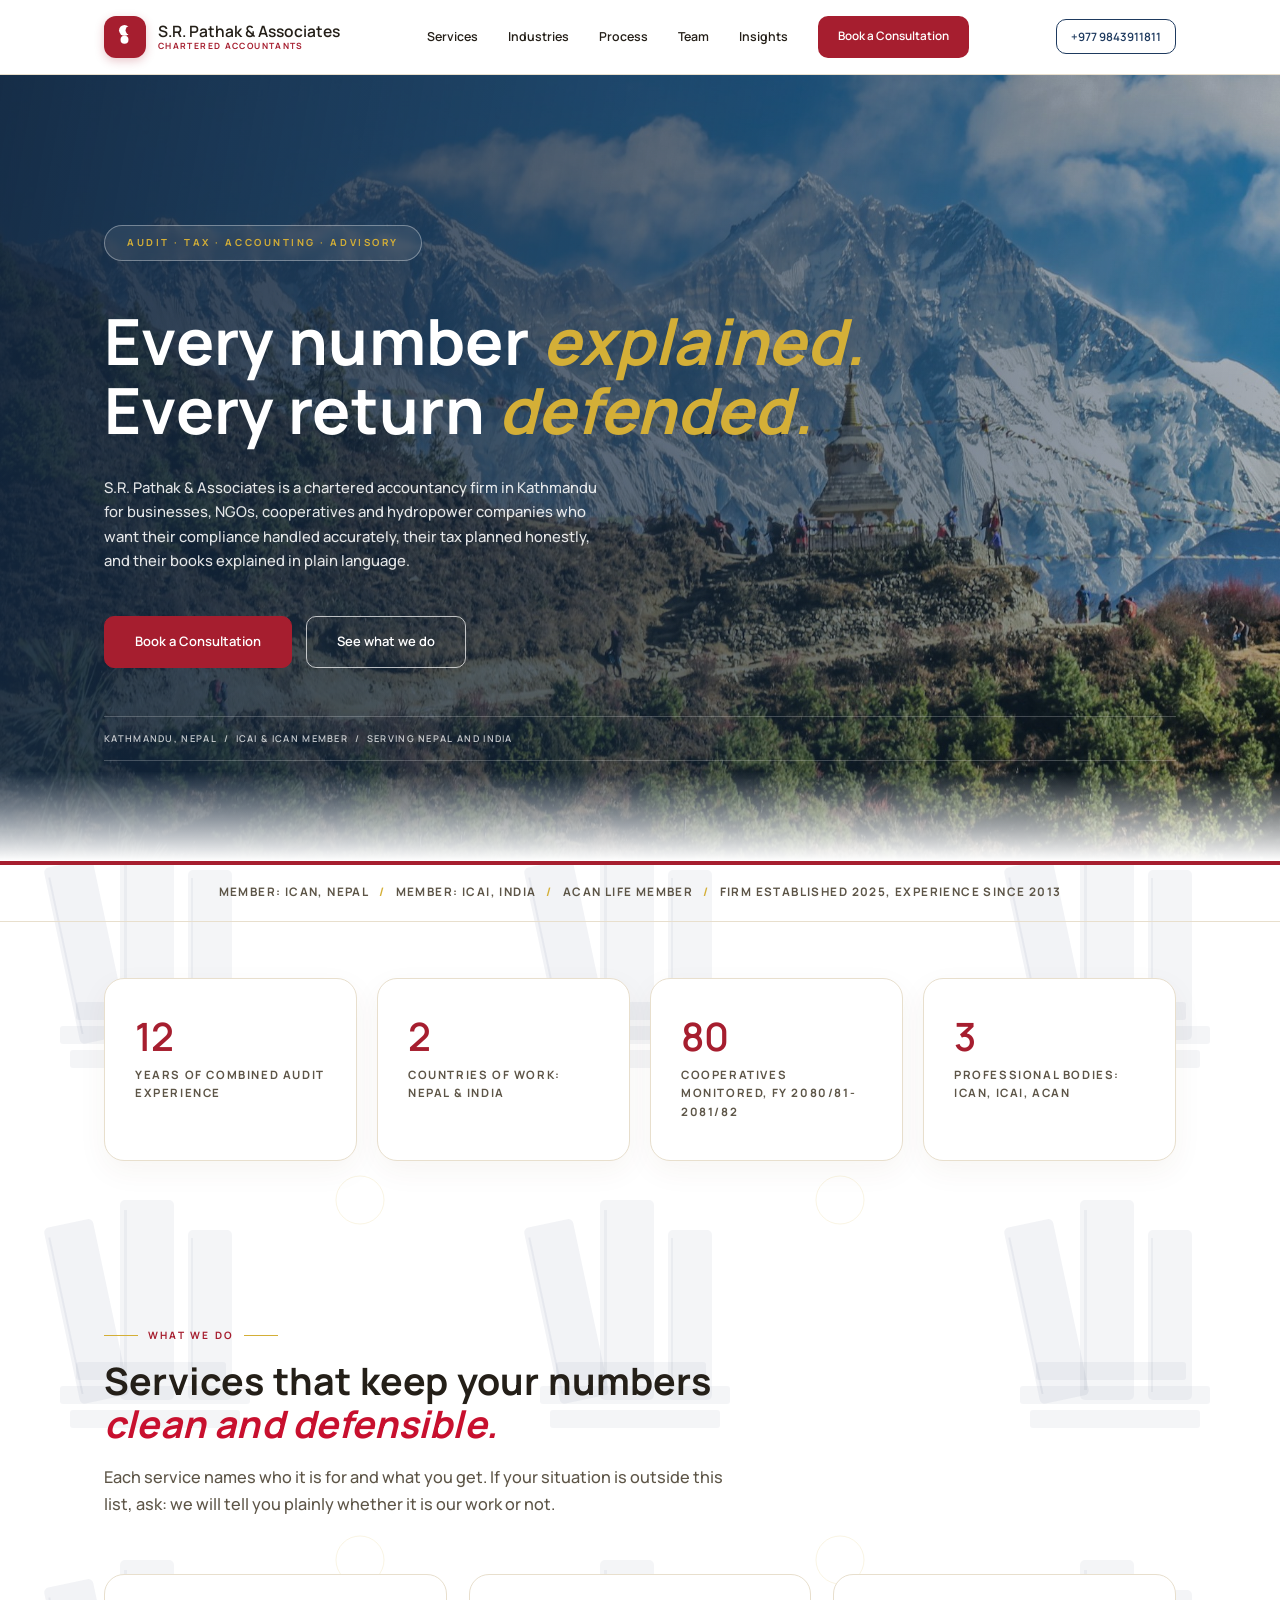
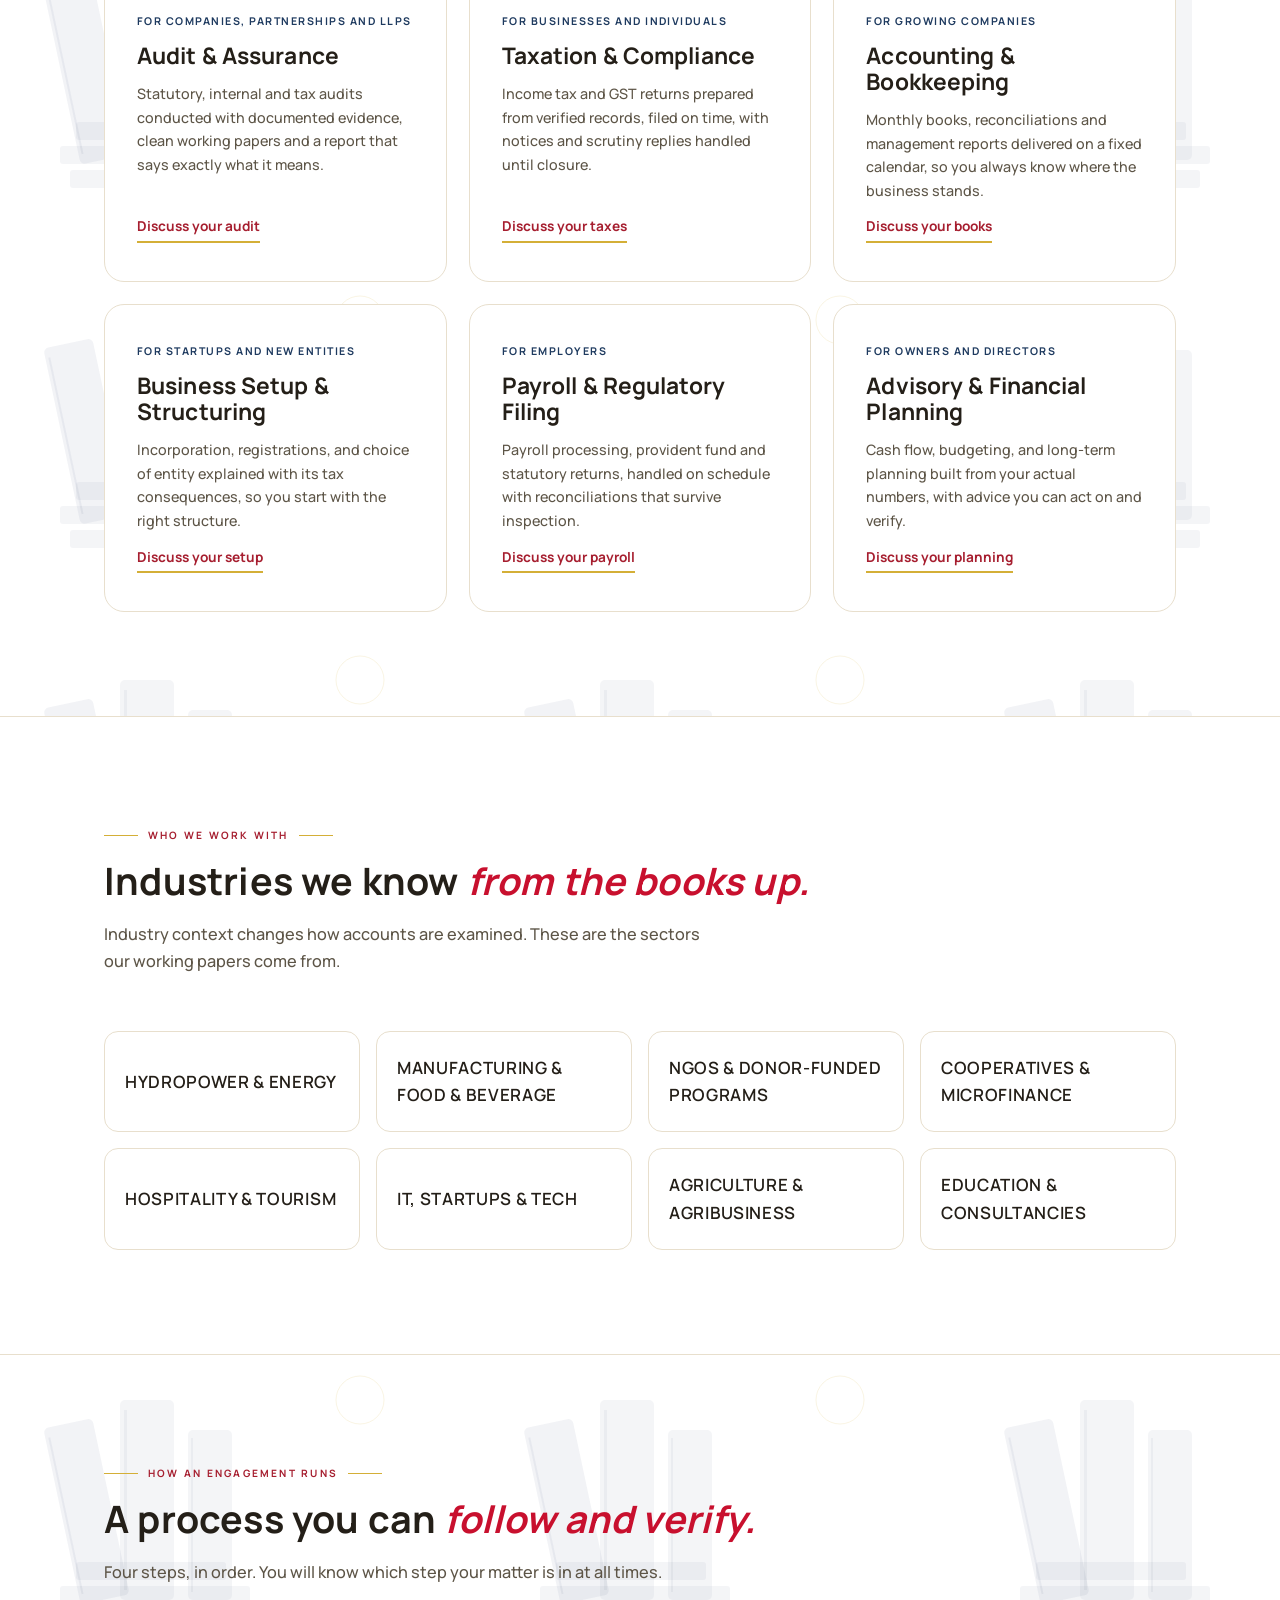
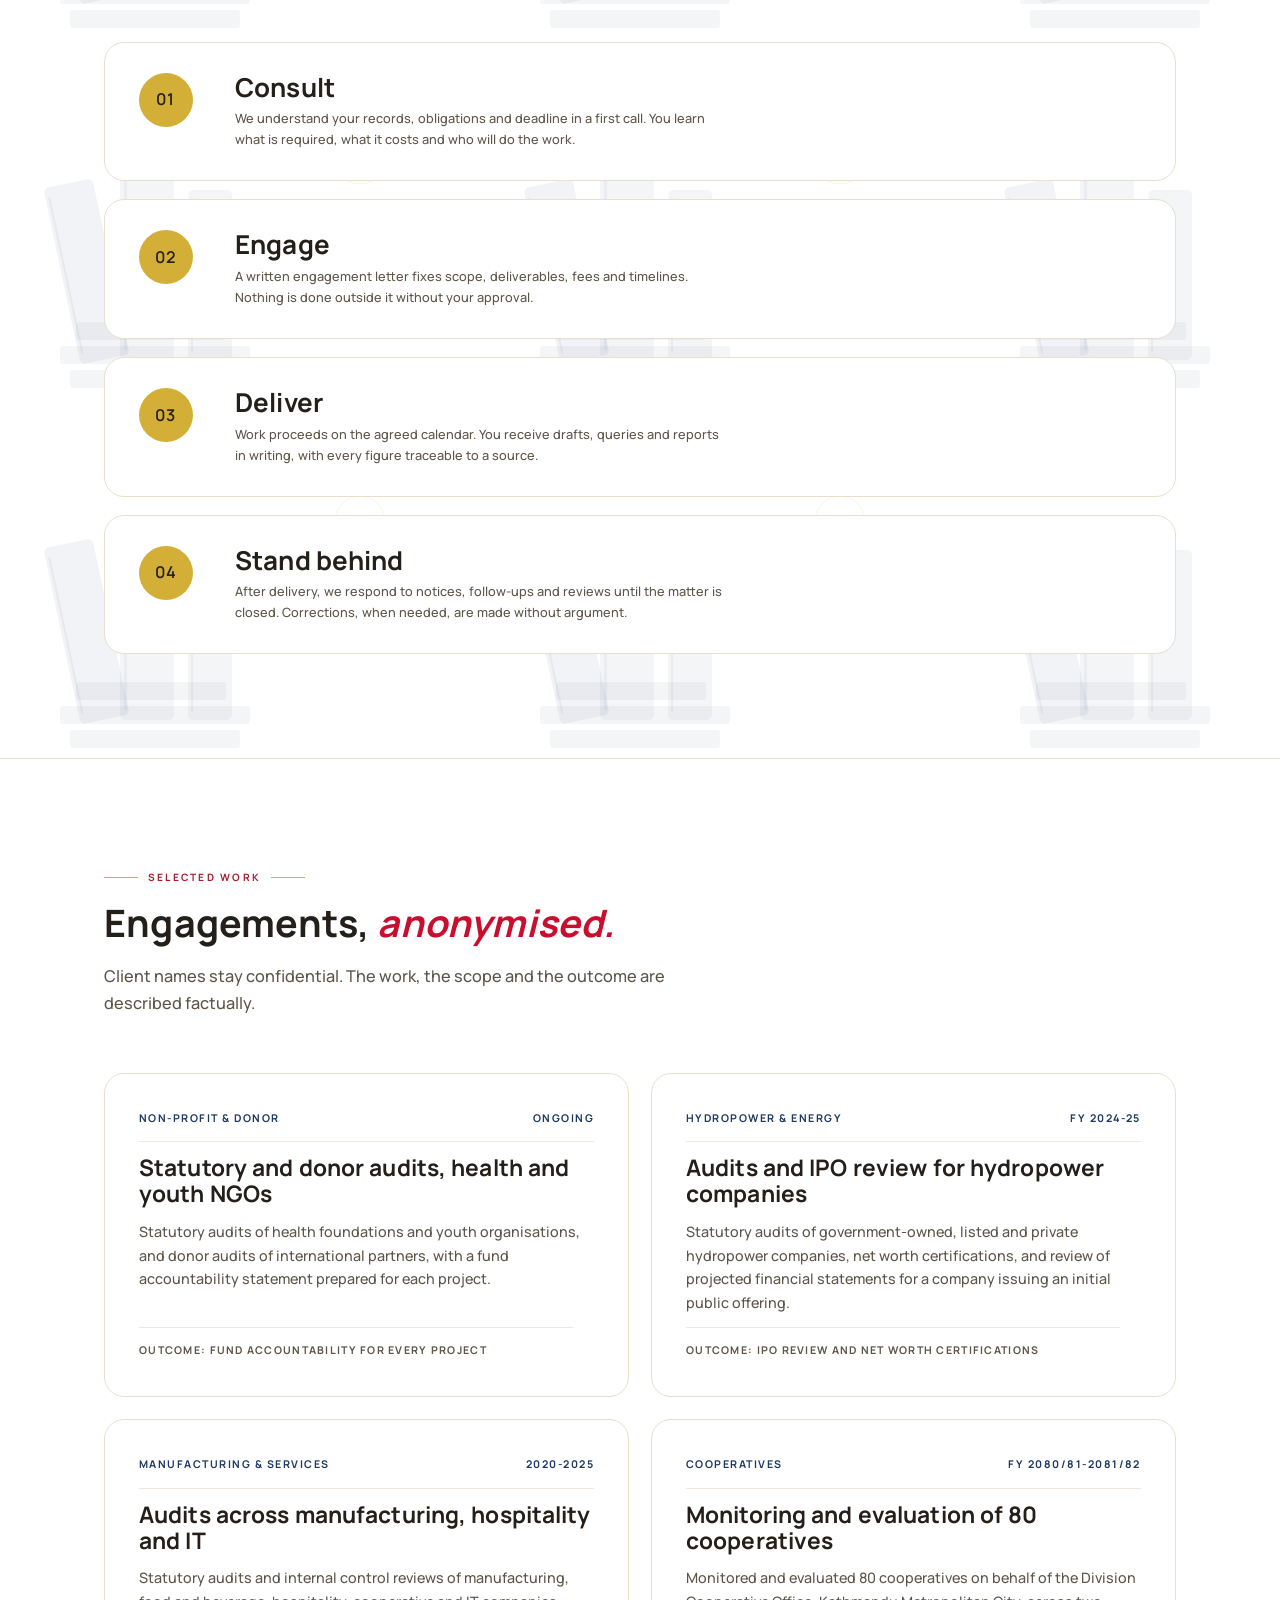
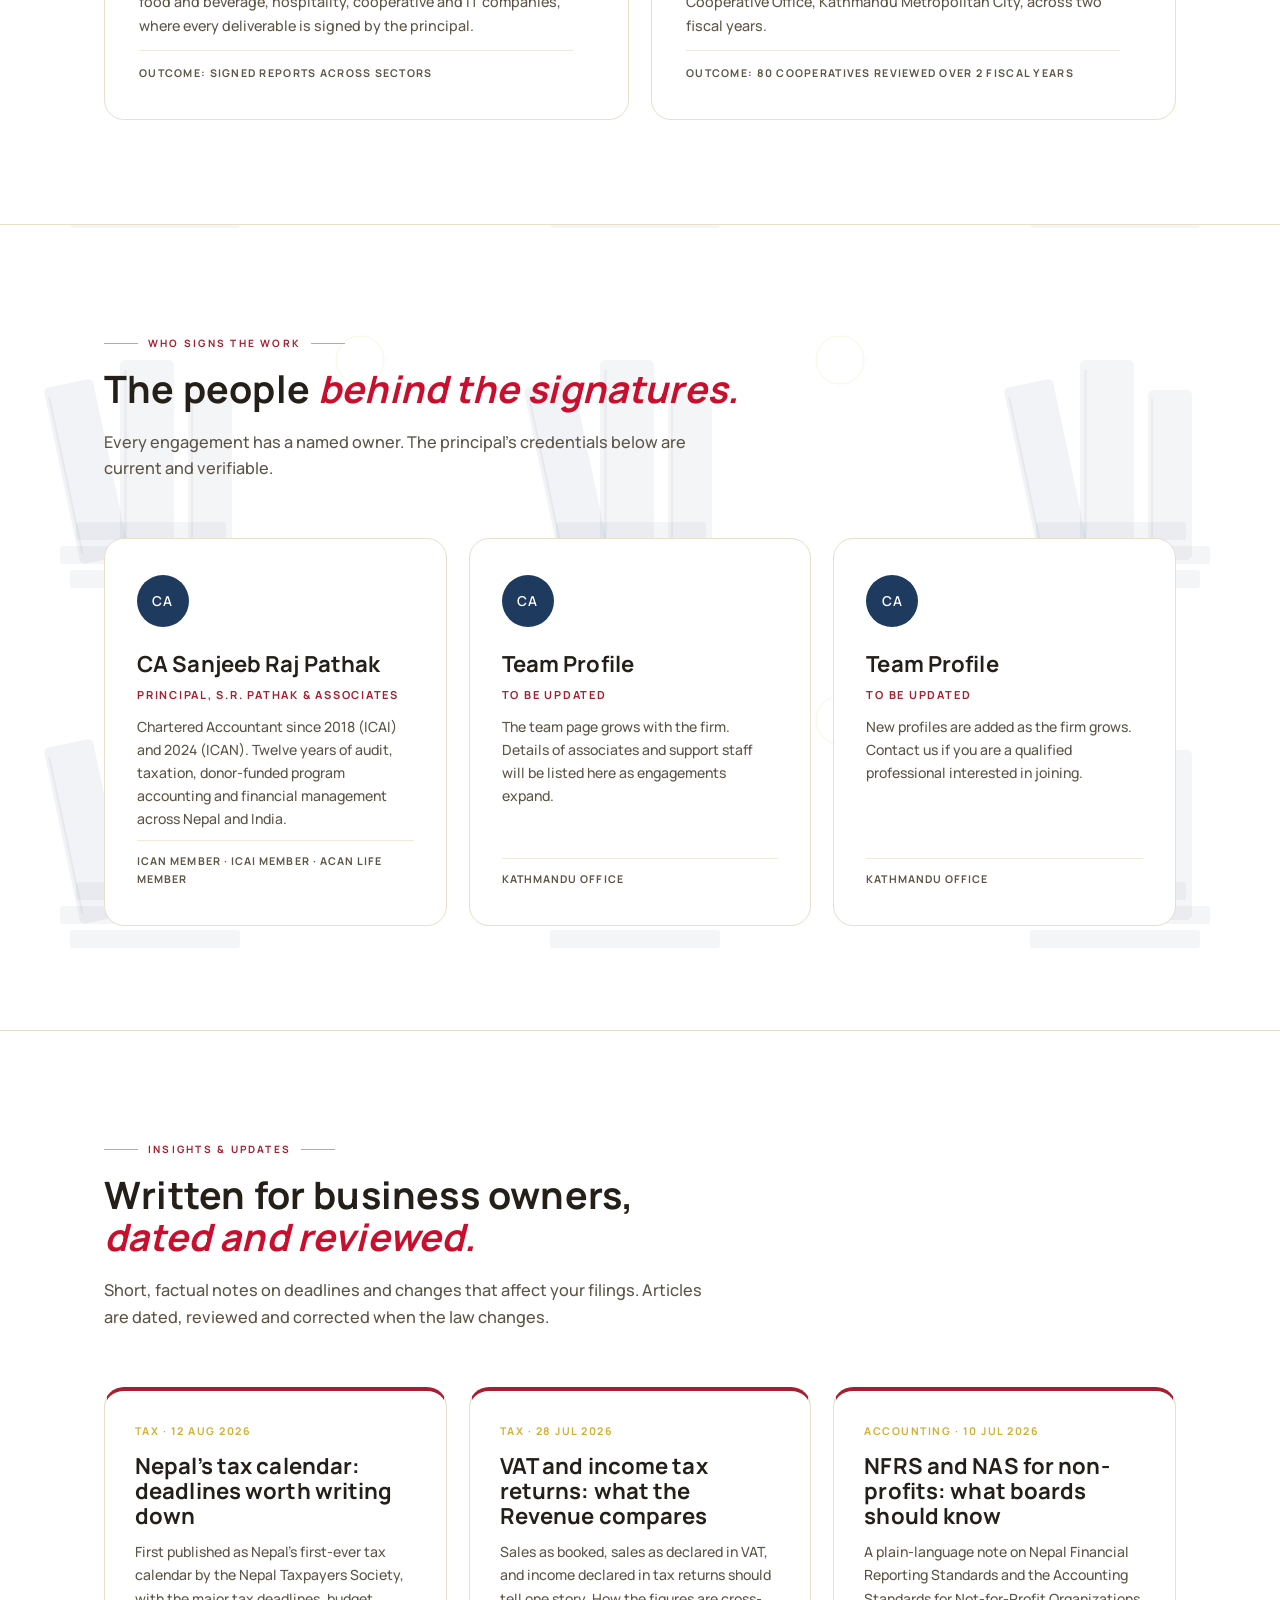
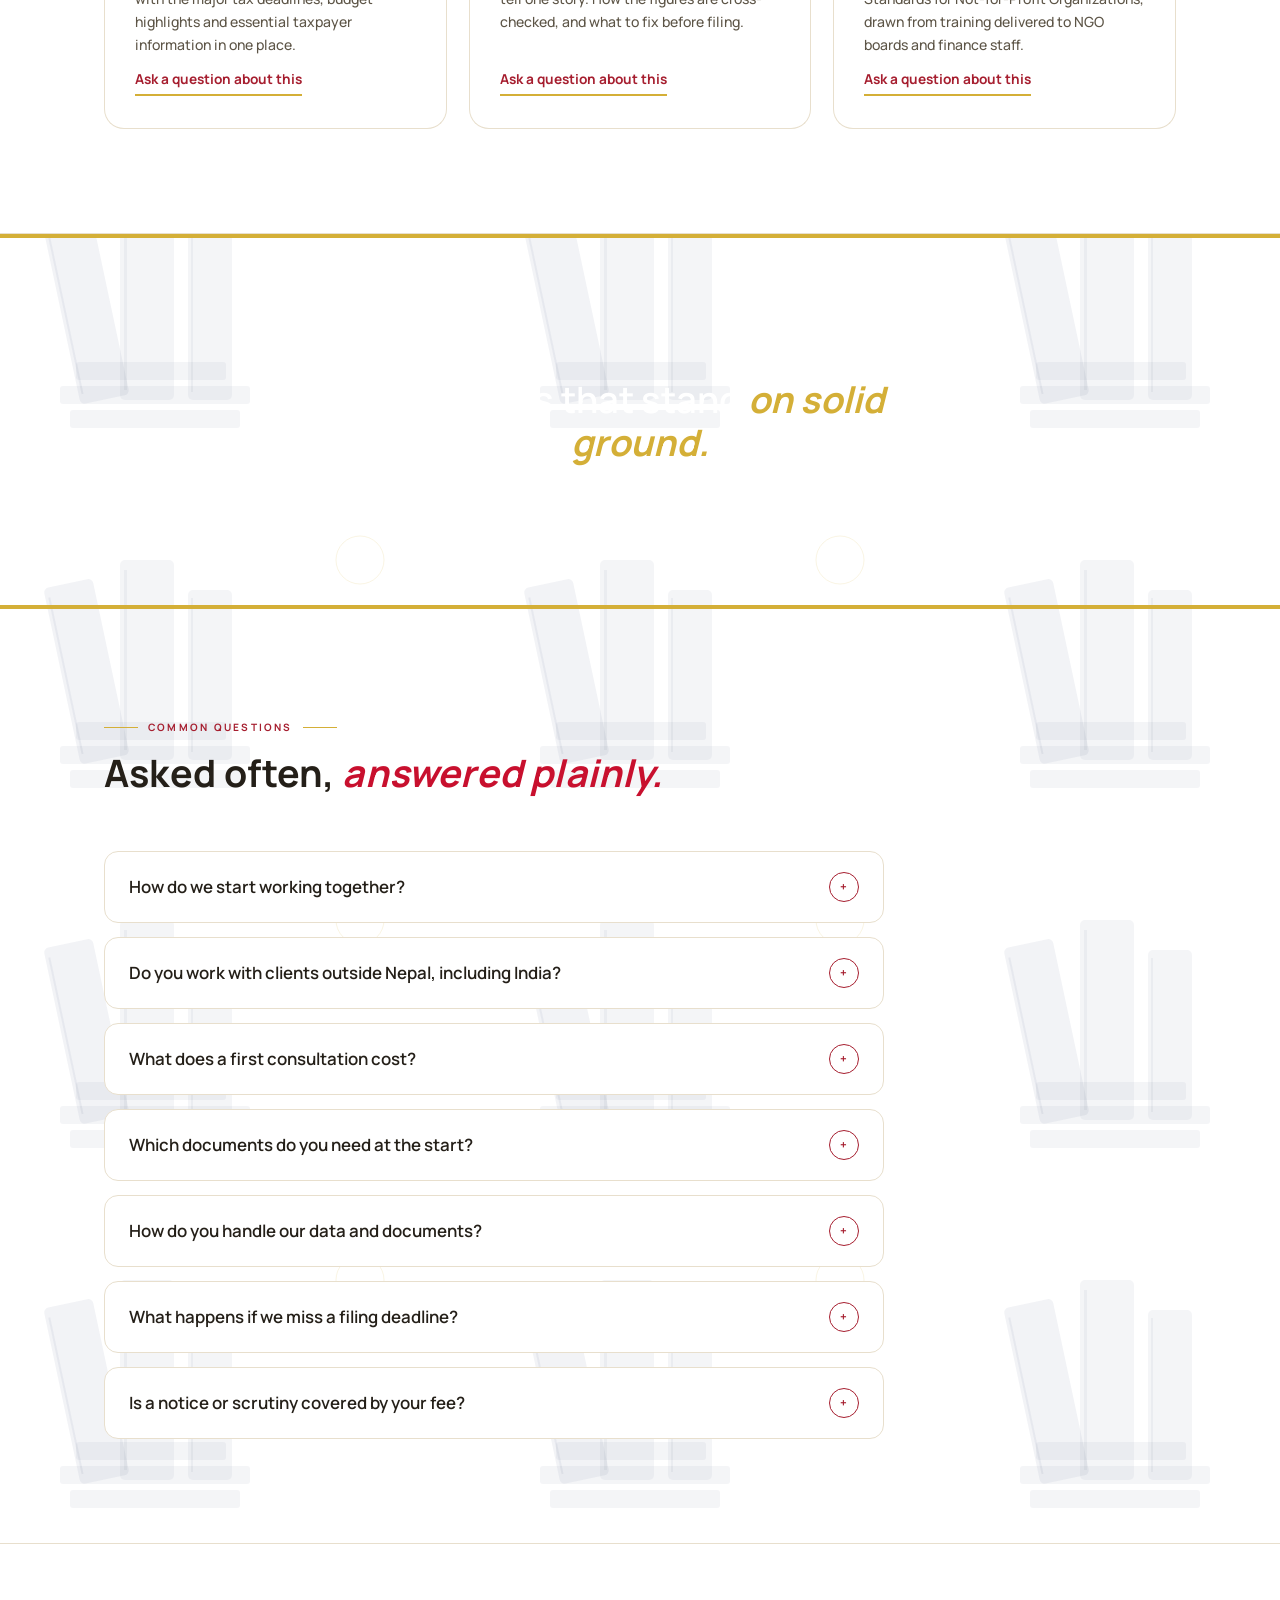
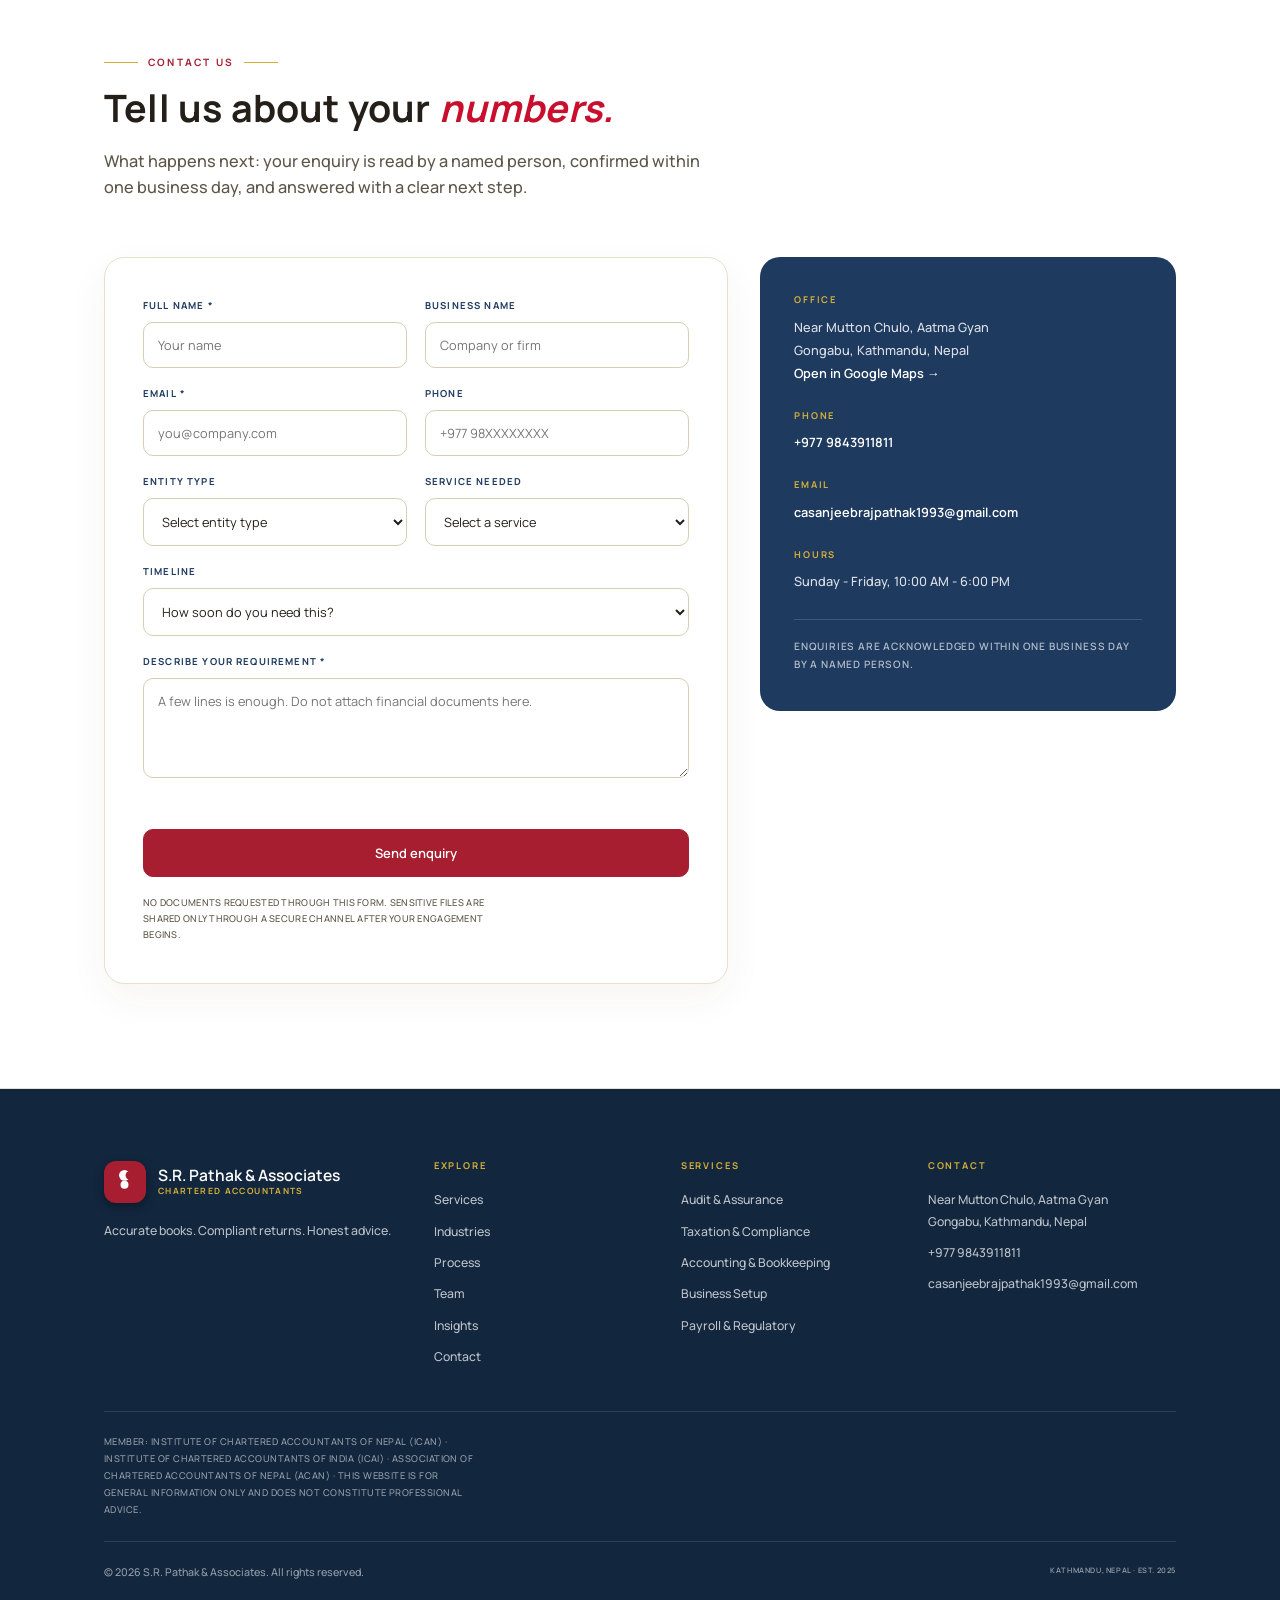
==== index.html @ 5bf3087d "website" ====
<!DOCTYPE html>
<html lang="en">
<head>
  <meta charset="UTF-8" />
  <meta name="viewport" content="width=device-width, initial-scale=1.0" />
  <meta name="description" content="S.R. Pathak & Associates, Chartered Accountants, Kathmandu. Audit, taxation, accounting and advisory services for businesses, NGOs, cooperatives and hydropower companies, delivered factually and on time." />
  <title>S.R. Pathak &amp; Associates | Chartered Accountants</title>


  <link rel="stylesheet" href="css/style.css" />
</head>
<body>

  <!-- ================= HEADER ================= -->
  <header class="site-header" id="siteHeader">
    <div class="container header-inner">
      <a href="#home" class="brand">
        <span class="brand-mark" aria-hidden="true"></span>
        <span class="brand-text">
          <strong>S.R. Pathak &amp; Associates</strong>
          <small>Chartered Accountants</small>
        </span>
      </a>

      <nav class="main-nav" id="mainNav" aria-label="Primary">
        <a href="#services">Services</a>
        <a href="#industries">Industries</a>
        <a href="#process">Process</a>
        <a href="#team">Team</a>
        <a href="#insights">Insights</a>
        <a href="#contact" class="nav-cta">Book a Consultation</a>
      </nav>

      <div class="header-phone">
<a href="tel:+9779843911811">+977 9843911811</a>
      </div>

      <button class="nav-toggle" id="navToggle" aria-label="Toggle navigation" aria-expanded="false">
        <span></span><span></span><span></span>
      </button>
    </div>
  </header>

  <main>
    <!-- ================= HERO ================= -->
    <section class="hero" id="home" aria-labelledby="heroTitle">
      <div class="container hero-inner">
        <p class="ledger-line">AUDIT &middot; TAX &middot; ACCOUNTING &middot; ADVISORY</p>
        <h1 id="heroTitle">Every number <em>explained.</em><br />Every return <em>defended.</em></h1>
        <p class="hero-sub">
          S.R. Pathak &amp; Associates is a chartered accountancy firm in Kathmandu for
          businesses, NGOs, cooperatives and hydropower companies who want their
          compliance handled accurately, their tax planned honestly, and their books
          explained in plain language.
        </p>
        <div class="hero-actions">
          <a href="#contact" class="btn btn-solid">Book a Consultation</a>
          <a href="#services" class="btn btn-outline">See what we do</a>
        </div>
        <p class="hero-meta">Kathmandu, Nepal &nbsp;/&nbsp; ICAI &amp; ICAN member &nbsp;/&nbsp; Serving Nepal and India</p>
      </div>
    </section>

    <!-- ================= CREDENTIAL STRIP ================= -->
    <section class="strip" aria-label="Firm credentials">
      <div class="container strip-inner mono">
        <span>Member: ICAN, Nepal</span>
        <span class="strip-sep">/</span>
        <span>Member: ICAI, India</span>
        <span class="strip-sep">/</span>
        <span>ACAN life member</span>
        <span class="strip-sep">/</span>
        <span>Firm established 2025, experience since 2013</span>
      </div>
    </section>

    <!-- ================= STATS ================= -->
    <section class="stats" aria-label="Firm in numbers">
      <div class="container stats-grid">
        <div class="stat">
          <span class="stat-num" data-count="12">0</span>
          <span class="stat-label mono">Years of combined audit experience</span>
        </div>
        <div class="stat">
          <span class="stat-num" data-count="2">0</span>
          <span class="stat-label mono">Countries of work: Nepal &amp; India</span>
        </div>
        <div class="stat">
          <span class="stat-num" data-count="80">0</span>
          <span class="stat-label mono">Cooperatives monitored, FY 2080/81-2081/82</span>
        </div>
        <div class="stat">
          <span class="stat-num" data-count="3">0</span>
          <span class="stat-label mono">Professional bodies: ICAN, ICAI, ACAN</span>
        </div>
      </div>
    </section>

    <!-- ================= SERVICES ================= -->
    <section class="section" id="services">
      <div class="container">
        <div class="section-head">
          <p class="eyebrow mono">What we do </p>
          <h2>Services that keep your numbers <em>clean and defensible.</em></h2>
          <p class="section-sub">Each service names who it is for and what you get. If your situation is outside this list, ask: we will tell you plainly whether it is our work or not.</p>
        </div>

        <div class="services-grid">
          <article class="service-card">
            <p class="card-for mono">For companies, partnerships and LLPs</p>
            <h3>Audit &amp; Assurance</h3>
            <p class="card-desc">Statutory, internal and tax audits conducted with documented evidence, clean working papers and a report that says exactly what it means.</p>
            <a href="#contact" class="card-link">Discuss your audit</a>
          </article>

          <article class="service-card">
            <p class="card-for mono">For businesses and individuals</p>
            <h3>Taxation &amp; Compliance</h3>
            <p class="card-desc">Income tax and GST returns prepared from verified records, filed on time, with notices and scrutiny replies handled until closure.</p>
            <a href="#contact" class="card-link">Discuss your taxes</a>
          </article>

          <article class="service-card">
            <p class="card-for mono">For growing companies</p>
            <h3>Accounting &amp; Bookkeeping</h3>
            <p class="card-desc">Monthly books, reconciliations and management reports delivered on a fixed calendar, so you always know where the business stands.</p>
            <a href="#contact" class="card-link">Discuss your books</a>
          </article>

          <article class="service-card">
            <p class="card-for mono">For startups and new entities</p>
            <h3>Business Setup &amp; Structuring</h3>
            <p class="card-desc">Incorporation, registrations, and choice of entity explained with its tax consequences, so you start with the right structure.</p>
            <a href="#contact" class="card-link">Discuss your setup</a>
          </article>

          <article class="service-card">
            <p class="card-for mono">For employers</p>
            <h3>Payroll &amp; Regulatory Filing</h3>
            <p class="card-desc">Payroll processing, provident fund and statutory returns, handled on schedule with reconciliations that survive inspection.</p>
            <a href="#contact" class="card-link">Discuss your payroll</a>
          </article>

          <article class="service-card">
            <p class="card-for mono">For owners and directors</p>
            <h3>Advisory &amp; Financial Planning</h3>
            <p class="card-desc">Cash flow, budgeting, and long-term planning built from your actual numbers, with advice you can act on and verify.</p>
            <a href="#contact" class="card-link">Discuss your planning</a>
          </article>
        </div>
      </div>
    </section>

    <!-- ================= INDUSTRIES ================= -->
    <section class="section section-faint" id="industries">
      <div class="container">
        <div class="section-head">
          <p class="eyebrow mono">Who we work with </p>
          <h2>Industries we know <em>from the books up.</em></h2>
          <p class="section-sub">Industry context changes how accounts are examined. These are the sectors our working papers come from.</p>
        </div>

        <ul class="industries-grid mono">
          <li>Hydropower &amp; Energy</li>
          <li>Manufacturing &amp; Food &amp; Beverage</li>
          <li>NGOs &amp; Donor-funded Programs</li>
          <li>Cooperatives &amp; Microfinance</li>
          <li>Hospitality &amp; Tourism</li>
          <li>IT, Startups &amp; Tech</li>
          <li>Agriculture &amp; Agribusiness</li>
          <li>Education &amp; Consultancies</li>
        </ul>
      </div>
    </section>

    <!-- ================= PROCESS ================= -->
    <section class="section" id="process">
      <div class="container">
        <div class="section-head">
          <p class="eyebrow mono">How an engagement runs </p>
          <h2>A process you can <em>follow and verify.</em></h2>
          <p class="section-sub">Four steps, in order. You will know which step your matter is in at all times.</p>
        </div>

        <ol class="process-list">
          <li class="process-step">
            <span class="step-num mono">01</span>
            <div>
              <h3>Consult</h3>
              <p>We understand your records, obligations and deadline in a first call. You learn what is required, what it costs and who will do the work.</p>
            </div>
          </li>
          <li class="process-step">
            <span class="step-num mono">02</span>
            <div>
              <h3>Engage</h3>
              <p>A written engagement letter fixes scope, deliverables, fees and timelines. Nothing is done outside it without your approval.</p>
            </div>
          </li>
          <li class="process-step">
            <span class="step-num mono">03</span>
            <div>
              <h3>Deliver</h3>
              <p>Work proceeds on the agreed calendar. You receive drafts, queries and reports in writing, with every figure traceable to a source.</p>
            </div>
          </li>
          <li class="process-step">
            <span class="step-num mono">04</span>
            <div>
              <h3>Stand behind</h3>
              <p>After delivery, we respond to notices, follow-ups and reviews until the matter is closed. Corrections, when needed, are made without argument.</p>
            </div>
          </li>
        </ol>
      </div>
    </section>

    <!-- ================= ENGAGEMENTS ================= -->
    <section class="section section-faint" id="projects">
      <div class="container">
        <div class="section-head">
          <p class="eyebrow mono">Selected work </p>
          <h2>Engagements, <em>anonymised.</em></h2>
          <p class="section-sub">Client names stay confidential. The work, the scope and the outcome are described factually.</p>
        </div>

        <div class="projects-grid">
          <article class="project-card">
            <div class="project-meta mono">
              <span>Non-profit &amp; donor</span>
              <span>Ongoing</span>
            </div>
            <h3>Statutory and donor audits, health and youth NGOs</h3>
            <p>Statutory audits of health foundations and youth organisations, and donor audits of international partners, with a fund accountability statement prepared for each project.</p>
            <p class="project-note mono">Outcome: fund accountability for every project</p>
          </article>

          <article class="project-card">
            <div class="project-meta mono">
              <span>Hydropower &amp; energy</span>
              <span>FY 2024-25</span>
            </div>
            <h3>Audits and IPO review for hydropower companies</h3>
            <p>Statutory audits of government-owned, listed and private hydropower companies, net worth certifications, and review of projected financial statements for a company issuing an initial public offering.</p>
            <p class="project-note mono">Outcome: IPO review and net worth certifications</p>
          </article>

          <article class="project-card">
            <div class="project-meta mono">
              <span>Manufacturing &amp; services</span>
              <span>2020-2025</span>
            </div>
            <h3>Audits across manufacturing, hospitality and IT</h3>
            <p>Statutory audits and internal control reviews of manufacturing, food and beverage, hospitality, cooperative and IT companies, where every deliverable is signed by the principal.</p>
            <p class="project-note mono">Outcome: signed reports across sectors</p>
          </article>

          <article class="project-card">
            <div class="project-meta mono">
              <span>Cooperatives</span>
              <span>FY 2080/81-2081/82</span>
            </div>
            <h3>Monitoring and evaluation of 80 cooperatives</h3>
            <p>Monitored and evaluated 80 cooperatives on behalf of the Division Cooperative Office, Kathmandu Metropolitan City, across two fiscal years.</p>
            <p class="project-note mono">Outcome: 80 cooperatives reviewed over 2 fiscal years</p>
          </article>
        </div>
      </div>
    </section>

    <!-- ================= TEAM ================= -->
    <section class="section" id="team">
      <div class="container">
        <div class="section-head">
          <p class="eyebrow mono">Who signs the work </p>
          <h2>The people <em>behind the signatures.</em></h2>
          <p class="section-sub">Every engagement has a named owner. The principal&#8217;s credentials below are current and verifiable.</p>
        </div>

        <div class="team-grid">
          <article class="team-card">
            <span class="team-mono mono" aria-hidden="true">CA</span>
            <h3>CA Sanjeeb Raj Pathak</h3>
            <p class="team-role mono">Principal, S.R. Pathak &amp; Associates</p>
            <p class="team-bio">Chartered Accountant since 2018 (ICAI) and 2024 (ICAN). Twelve years of audit, taxation, donor-funded program accounting and financial management across Nepal and India.</p>
            <p class="team-cred mono">ICAN member &middot; ICAI member &middot; ACAN life member</p>
          </article>

          <article class="team-card">
            <span class="team-mono mono" aria-hidden="true">CA</span>
            <h3>Team Profile</h3>
            <p class="team-role mono">To be updated</p>
            <p class="team-bio">The team page grows with the firm. Details of associates and support staff will be listed here as engagements expand.</p>
            <p class="team-cred mono">Kathmandu office</p>
          </article>

          <article class="team-card">
            <span class="team-mono mono" aria-hidden="true">CA</span>
            <h3>Team Profile</h3>
            <p class="team-role mono">To be updated</p>
            <p class="team-bio">New profiles are added as the firm grows. Contact us if you are a qualified professional interested in joining.</p>
            <p class="team-cred mono">Kathmandu office</p>
          </article>
        </div>
      </div>
    </section>

    <!-- ================= INSIGHTS ================= -->
    <section class="section section-faint" id="insights">
      <div class="container">
        <div class="section-head">
          <p class="eyebrow mono">Insights &amp; updates </p>
          <h2>Written for business owners, <em>dated and reviewed.</em></h2>
          <p class="section-sub">Short, factual notes on deadlines and changes that affect your filings. Articles are dated, reviewed and corrected when the law changes.</p>
        </div>

        <div class="insights-grid">
          <article class="insight-card">
            <p class="insight-meta mono">Tax &middot; 12 Aug 2026</p>
            <h3>Nepal&#8217;s tax calendar: deadlines worth writing down</h3>
            <p>First published as Nepal&#8217;s first-ever tax calendar by the Nepal Taxpayers Society, with the major tax deadlines, budget highlights and essential taxpayer information in one place.</p>
            <a href="#contact" class="card-link">Ask a question about this</a>
          </article>

          <article class="insight-card">
            <p class="insight-meta mono">Tax &middot; 28 Jul 2026</p>
            <h3>VAT and income tax returns: what the Revenue compares</h3>
            <p>Sales as booked, sales as declared in VAT, and income declared in tax returns should tell one story. How the figures are cross-checked, and what to fix before filing.</p>
            <a href="#contact" class="card-link">Ask a question about this</a>
          </article>

          <article class="insight-card">
            <p class="insight-meta mono">Accounting &middot; 10 Jul 2026</p>
            <h3>NFRS and NAS for non-profits: what boards should know</h3>
            <p>A plain-language note on Nepal Financial Reporting Standards and the Accounting Standards for Not-for-Profit Organizations, drawn from training delivered to NGO boards and finance staff.</p>
            <a href="#contact" class="card-link">Ask a question about this</a>
          </article>
        </div>
      </div>
    </section>

    <!-- ================= PHOTO BAND ================= -->
    <section class="photo-band" aria-label="Himalayan mountains">
      <div class="container">
        <p class="photo-band-quote">Numbers that stand <em>on solid ground.</em></p>
      </div>
    </section>

    <!-- ================= FAQ ================= -->
    <section class="section" id="faq">
      <div class="container">
        <div class="section-head">
          <p class="eyebrow mono">Common questions </p>
          <h2>Asked often, <em>answered plainly.</em></h2>
        </div>

        <div class="faq-list" id="faqList">
          <div class="faq-item">
            <button class="faq-q" aria-expanded="false">
              <span>How do we start working together?</span>
              <span class="faq-icon mono" aria-hidden="true">+</span>
            </button>
            <div class="faq-a">
              <p>Book a consultation. We confirm within one business day, understand your matter, and send a written engagement letter with scope, fees and timeline before any work begins.</p>
            </div>
          </div>

          <div class="faq-item">
            <button class="faq-q" aria-expanded="false">
              <span>Do you work with clients outside Nepal, including India?</span>
              <span class="faq-icon mono" aria-hidden="true">+</span>
            </button>
            <div class="faq-a">
              <p>Yes. The principal trained and practised as a chartered accountant in India and holds current membership of both ICAN and ICAI. India-based matters are taken up where they fall within professional rules and the engagement letter.</p>
            </div>
          </div>

          <div class="faq-item">
            <button class="faq-q" aria-expanded="false">
              <span>What does a first consultation cost?</span>
              <span class="faq-icon mono" aria-hidden="true">+</span>
            </button>
            <div class="faq-a">
              <p>The first consultation is complimentary. Fees for any engagement are fixed in writing before work starts, and nothing is billed without a signed engagement letter.</p>
            </div>
          </div>

          <div class="faq-item">
            <button class="faq-q" aria-expanded="false">
              <span>Which documents do you need at the start?</span>
              <span class="faq-icon mono" aria-hidden="true">+</span>
            </button>
            <div class="faq-a">
              <p>It depends on the service. Generally: registrations, previous returns, bank statements and the books of account. We send you a checklist before the first meeting, and we never ask for documents through the public form.</p>
            </div>
          </div>

          <div class="faq-item">
            <button class="faq-q" aria-expanded="false">
              <span>How do you handle our data and documents?</span>
              <span class="faq-icon mono" aria-hidden="true">+</span>
            </button>
            <div class="faq-a">
              <p>Documents are shared only through a secure channel after your engagement begins, kept client-wise, retained per professional standards, and destroyed on closure. We do not accept sensitive files via the contact form.</p>
            </div>
          </div>

          <div class="faq-item">
            <button class="faq-q" aria-expanded="false">
              <span>What happens if we miss a filing deadline?</span>
              <span class="faq-icon mono" aria-hidden="true">+</span>
            </button>
            <div class="faq-a">
              <p>We maintain a compliance calendar and begin work before deadlines. If a deadline is at risk for reasons outside your control, you are told immediately with options, including penalties so you can decide.</p>
            </div>
          </div>

          <div class="faq-item">
            <button class="faq-q" aria-expanded="false">
              <span>Is a notice or scrutiny covered by your fee?</span>
              <span class="faq-icon mono" aria-hidden="true">+</span>
            </button>
            <div class="faq-a">
              <p>Notices that follow from work we delivered are handled as part of the engagement. New or separate matters are scoped and quoted in writing before work begins.</p>
            </div>
          </div>
        </div>
      </div>
    </section>

    <!-- ================= CONTACT ================= -->
    <section class="section section-faint" id="contact">
      <div class="container">
        <div class="section-head">
          <p class="eyebrow mono">Contact us </p>
          <h2>Tell us about your <em>numbers.</em></h2>
          <p class="section-sub">What happens next: your enquiry is read by a named person, confirmed within one business day, and answered with a clear next step.</p>
        </div>

        <div class="contact-grid">
          <form class="contact-form" id="contactForm" novalidate>
            <div class="form-row">
              <div class="form-field">
                <label for="name">Full name *</label>
                <input type="text" id="name" name="name" placeholder="Your name" required autocomplete="name" />
              </div>
              <div class="form-field">
                <label for="business">Business name</label>
                <input type="text" id="business" name="business" placeholder="Company or firm" autocomplete="organization" />
              </div>
            </div>
            <div class="form-row">
              <div class="form-field">
                <label for="email">Email *</label>
                <input type="email" id="email" name="email" placeholder="you@company.com" required autocomplete="email" />
              </div>
              <div class="form-field">
                <label for="phone">Phone</label>
                <input type="tel" id="phone" name="phone" placeholder="+977 98XXXXXXXX" autocomplete="tel" />
              </div>
            </div>
            <div class="form-row">
              <div class="form-field">
                <label for="entity">Entity type</label>
                <select id="entity" name="entity">
                  <option value="" selected>Select entity type</option>
                  <option>Sole proprietorship</option>
                  <option>Partnership / LLP</option>
                  <option>Private limited company</option>
                  <option>Startup</option>
                  <option>Trust / Society / NGO</option>
                  <option>Individual</option>
                  <option>Other</option>
                </select>
              </div>
              <div class="form-field">
                <label for="service">Service needed</label>
                <select id="service" name="service">
                  <option value="" selected>Select a service</option>
                  <option>Audit &amp; Assurance</option>
                  <option>Taxation &amp; Compliance</option>
                  <option>Accounting &amp; Bookkeeping</option>
                  <option>Business Setup &amp; Structuring</option>
                  <option>Payroll &amp; Regulatory Filing</option>
                  <option>Advisory &amp; Financial Planning</option>
                  <option>Other</option>
                </select>
              </div>
            </div>
            <div class="form-field">
              <label for="deadline">Timeline</label>
              <select id="deadline" name="deadline">
                <option value="" selected>How soon do you need this?</option>
                <option>Within a week</option>
                <option>Within a month</option>
                <option>Next quarter</option>
                <option>Just exploring</option>
              </select>
            </div>
            <div class="form-field">
              <label for="message">Describe your requirement *</label>
              <textarea id="message" name="message" rows="4" placeholder="A few lines is enough. Do not attach financial documents here." required></textarea>
            </div>
            <p class="form-status" id="formStatus" role="status" aria-live="polite"></p>
            <button type="submit" class="btn btn-solid btn-block">Send enquiry</button>
            <p class="form-note mono">No documents requested through this form. Sensitive files are shared only through a secure channel after your engagement begins.</p>
          </form>

          <aside class="contact-info">
            <div class="info-item">
              <h3 class="mono">Office</h3>
              <p>Near Mutton Chulo, Aatma Gyan<br />Gongabu, Kathmandu, Nepal</p>
              <p><a href="https://maps.app.goo.gl/RgmcAmcc6QUvqQho9" target="_blank" rel="noopener">Open in Google Maps &rarr;</a></p>
            </div>
            <div class="info-item">
              <h3 class="mono">Phone</h3>
              <p><a href="tel:+9779843911811">+977 9843911811</a></p>
            </div>
            <div class="info-item">
              <h3 class="mono">Email</h3>
              <p><a href="mailto:casanjeebrajpathak1993@gmail.com">casanjeebrajpathak1993@gmail.com</a></p>
            </div>
            <div class="info-item">
              <h3 class="mono">Hours</h3>
              <p>Sunday - Friday, 10:00 AM - 6:00 PM</p>
            </div>
            <div class="info-item info-note">
              <p class="mono">Enquiries are acknowledged within one business day by a named person.</p>
            </div>
          </aside>
        </div>
      </div>
    </section>
  </main>

  <!-- ================= FOOTER ================= -->
  <footer class="site-footer">
    <div class="container">
      <div class="footer-grid">
        <div class="footer-brand">
          <a href="#home" class="brand">
            <span class="brand-mark" aria-hidden="true"></span>
            <span class="brand-text">
              <strong>S.R. Pathak &amp; Associates</strong>
              <small>Chartered Accountants</small>
            </span>
          </a>
          <p>Accurate books. Compliant returns. Honest advice.</p>
        </div>

        <div class="footer-col">
          <h3 class="mono">Explore</h3>
          <a href="#services">Services</a>
          <a href="#industries">Industries</a>
          <a href="#process">Process</a>
          <a href="#team">Team</a>
          <a href="#insights">Insights</a>
          <a href="#contact">Contact</a>
        </div>

        <div class="footer-col">
          <h3 class="mono">Services</h3>
          <a href="#services">Audit &amp; Assurance</a>
          <a href="#services">Taxation &amp; Compliance</a>
          <a href="#services">Accounting &amp; Bookkeeping</a>
          <a href="#services">Business Setup</a>
          <a href="#services">Payroll &amp; Regulatory</a>
        </div>

        <div class="footer-col">
          <h3 class="mono">Contact</h3>
          <p>Near Mutton Chulo, Aatma Gyan<br />Gongabu, Kathmandu, Nepal</p>
          <p><a href="tel:+9779843911811">+977 9843911811</a></p>
          <p><a href="mailto:casanjeebrajpathak1993@gmail.com">casanjeebrajpathak1993@gmail.com</a></p>
        </div>
      </div>

      <div class="footer-legal mono">
        <p>Member: Institute of Chartered Accountants of Nepal (ICAN) &middot; Institute of Chartered Accountants of India (ICAI) &middot; Association of Chartered Accountants of Nepal (ACAN) &middot; This website is for general information only and does not constitute professional advice.</p>
      </div>

      <div class="footer-bottom">
        <p>&copy; <span id="year"></span> S.R. Pathak &amp; Associates. All rights reserved.</p>
        <p class="mono">Kathmandu, Nepal &middot; Est. 2025</p>
      </div>
    </div>
  </footer>

  <!-- ================= MOBILE STICKY BAR ================= -->
  <div class="mobile-bar" id="mobileBar">
    <a href="tel:+9779843911811" class="mobile-bar-call">Call</a>
    <a href="#contact" class="mobile-bar-book">Book a Consultation</a>
  </div>

  <script src="js/main.js"></script>
</body>
</html>
---- css/style.css ----
/* ============================================================
   Rajan & Associates, Chartered Accountants
   Nepali identity: Himalayan imagery, flag crimson and blue,
   gold ornament, elegant serif typography.
   Fonts are bundled locally in /fonts for offline use.
   ============================================================ */

@font-face {
  font-family: "Cormorant Garamond";
  src: url("../fonts/CormorantGaramond-latin.woff2") format("woff2");
  font-weight: 400 700;
  font-style: normal;
  font-display: swap;
}

@font-face {
  font-family: "Cormorant Garamond";
  src: url("../fonts/CormorantGaramond-italic-latin.woff2") format("woff2");
  font-weight: 400 700;
  font-style: italic;
  font-display: swap;
}

@font-face {
  font-family: "Manrope";
  src: url("../fonts/Manrope-latin.woff2") format("woff2");
  font-weight: 400 800;
  font-style: normal;
  font-display: swap;
}

:root {
  --paper:   #ffffff;
  --card:    #ffffff;
  --ink:     #241f18;
  --slate:   #5d5547;
  --rule:    #e8dfcd;
  --rule-soft: #f0e9da;
  --crimson: #a61e2f;
  --crimson-bright: #c8102e;
  --navy:    #1e3a5f;
  --navy-deep: #12263e;
  --gold:    #d4af37;

  --serif: "Manrope", -apple-system, BlinkMacSystemFont, "Segoe UI", Roboto, Arial, sans-serif;
  --sans:  "Manrope", -apple-system, BlinkMacSystemFont, "Segoe UI", Roboto, Arial, sans-serif;

  --r-lg: 20px;
  --r-md: 14px;
  --r-sm: 10px;

  --maxw: 1120px;
  --header-h: 74px;
}

* { margin: 0; padding: 0; box-sizing: border-box; }

html { scroll-behavior: smooth; font-size: 13px; }

body {
  font-family: var(--sans);
  font-weight: 500;
  color: var(--ink);
  background-color: var(--paper);
  background-image: url("data:image/svg+xml,%3Csvg xmlns='http://www.w3.org/2000/svg' width='480' height='360'%3E%3Cg transform='rotate(-12 90 200)' fill='%231e3a5f' fill-opacity='0.06'%3E%3Crect x='55' y='140' width='50' height='180' rx='5'/%3E%3Crect x='58' y='150' width='2' height='160'/%3E%3C/g%3E%3Cg fill='%231e3a5f' fill-opacity='0.05'%3E%3Crect x='120' y='120' width='54' height='200' rx='5'/%3E%3Crect x='124' y='130' width='3' height='180'/%3E%3Crect x='188' y='150' width='44' height='170' rx='5'/%3E%3Crect x='191' y='158' width='2' height='154'/%3E%3Crect x='70' y='330' width='170' height='18' rx='3'/%3E%3Crect x='60' y='306' width='190' height='18' rx='3'/%3E%3Crect x='76' y='282' width='150' height='18' rx='3'/%3E%3C/g%3E%3Ccircle cx='360' cy='120' r='24' fill='none' stroke='%23d4af37' stroke-opacity='0.14'/%3E%3C/svg%3E");
  background-repeat: repeat;
  line-height: 1.65;
  font-size: 13px;
  -webkit-font-smoothing: antialiased;
}

a { color: inherit; text-decoration: none; }
ul, ol { list-style: none; }

::selection { background: var(--crimson); color: var(--paper); }

:focus-visible {
  outline: 2px solid var(--crimson);
  outline-offset: 2px;
  border-radius: 4px;
}

h1, h2, h3 { font-family: var(--serif); font-weight: 700; line-height: 1.14; letter-spacing: 0.005em; }
p { max-width: 62ch; }

em {
  font-family: var(--serif);
  font-style: italic;
  font-weight: 700;
  color: var(--crimson-bright);
}

.mono {
  font-family: var(--sans);
  font-weight: 600;
  letter-spacing: 0.08em;
  text-transform: uppercase;
  font-size: 0.7em;
}

.container { max-width: var(--maxw); margin: 0 auto; padding: 0 24px; }

/* Sun-and-moon emblem (from the flag of Nepal) */
.brand-mark {
  width: 42px;
  height: 42px;
  border-radius: 12px;
  background-color: var(--crimson);
  background-image: url("data:image/svg+xml,%3Csvg xmlns='http://www.w3.org/2000/svg' viewBox='0 0 40 40'%3E%3Cmask id='m'%3E%3Crect width='40' height='40' fill='%23fff'/%3E%3Ccircle cx='27.5' cy='11.5' r='6' fill='%23000'/%3E%3C/mask%3E%3Ccircle cx='20' cy='11.5' r='7.5' fill='%23fff' mask='url(%23m)'/%3E%3Ccircle cx='20' cy='24.5' r='5.5' fill='%23fff'/%3E%3C/svg%3E");
  background-size: 70%;
  background-position: center;
  background-repeat: no-repeat;
  flex-shrink: 0;
  box-shadow: 0 3px 10px rgba(166, 30, 47, 0.25);
}

/* ============ Buttons ============ */
.btn {
  display: inline-block;
  padding: 14px 30px;
  font-family: var(--sans);
  font-size: 1rem;
  font-weight: 600;
  border-radius: var(--r-sm);
  border: 1px solid var(--crimson);
  cursor: pointer;
  transition: background 0.18s ease, color 0.18s ease, transform 0.12s ease;
}

.btn:hover { transform: translateY(-1px); }

.btn-solid { background: var(--crimson); color: var(--card); border-color: var(--crimson); }
.btn-solid:hover { background: var(--navy); border-color: var(--navy); }

.btn-outline { background: transparent; color: var(--crimson); }
.btn-outline:hover { background: var(--crimson); color: var(--card); }

.btn-block { width: 100%; }

/* ============ Section heads ============ */
.eyebrow {
  font-family: var(--sans);
  font-size: 0.78rem;
  font-weight: 700;
  letter-spacing: 0.22em;
  text-transform: uppercase;
  color: var(--crimson);
  margin-bottom: 16px;
  display: inline-flex;
  align-items: center;
  gap: 10px;
}

.eyebrow::before, .eyebrow::after {
  content: "";
  width: 34px;
  height: 1px;
  background: var(--gold);
}

.section { padding: 104px 0; }
.section-faint {
  background-color: var(--card);
  border-top: 1px solid var(--rule);
  border-bottom: 1px solid var(--rule);
}

.section-head { max-width: 720px; margin-bottom: 56px; }
.section-head h2 { font-size: clamp(2rem, 3.8vw, 2.9rem); color: var(--ink); }
.section-head h2 em { white-space: nowrap; }
.section-sub { margin-top: 18px; color: var(--slate); font-size: 1.25rem; font-weight: 500; }

/* ============ Header ============ */
.site-header {
  position: sticky;
  top: 0;
  z-index: 100;
  background: rgba(255, 255, 255, 0.95);
  backdrop-filter: blur(10px);
  border-bottom: 1px solid var(--rule);
}

.header-inner {
  display: flex;
  align-items: center;
  justify-content: space-between;
  height: var(--header-h);
  gap: 20px;
}

.brand { display: flex; align-items: center; gap: 12px; }

.brand-text { display: flex; flex-direction: column; line-height: 1.25; }
.brand-text strong { font-family: var(--serif); font-size: 1.2rem; font-weight: 600; color: var(--ink); }
.brand-text small {
  font-family: var(--sans);
  font-size: 0.66rem;
  font-weight: 700;
  letter-spacing: 0.16em;
  text-transform: uppercase;
  color: var(--crimson);
}

.main-nav { display: flex; align-items: center; gap: 30px; }
.main-nav a:not(.nav-cta) { font-size: 0.95rem; font-weight: 600; color: var(--ink); }
.main-nav a:not(.nav-cta):hover { color: var(--crimson); }

.nav-cta {
  background: var(--crimson);
  color: var(--card);
  padding: 11px 20px;
  font-size: 0.9rem;
  font-weight: 600;
  border-radius: var(--r-sm);
}
.nav-cta:hover { background: var(--navy); }

.header-phone a {
  font-weight: 600;
  font-size: 0.88rem;
  color: var(--navy);
  border: 1px solid var(--navy);
  border-radius: var(--r-sm);
  padding: 9px 14px;
  white-space: nowrap;
}
.header-phone a:hover { background: var(--navy); color: var(--card); }

.nav-toggle {
  display: none;
  background: none;
  border: 1px solid var(--crimson);
  border-radius: var(--r-sm);
  cursor: pointer;
  flex-direction: column;
  gap: 5px;
  padding: 10px;
}
.nav-toggle span { width: 20px; height: 2px; background: var(--crimson); transition: transform 0.25s ease, opacity 0.25s ease; }
.nav-toggle.open span:nth-child(1) { transform: translateY(7px) rotate(45deg); }
.nav-toggle.open span:nth-child(2) { opacity: 0; }
.nav-toggle.open span:nth-child(3) { transform: translateY(-7px) rotate(-45deg); }

/* ============ Hero: Himalayan photograph ============ */
.hero {
  position: relative;
  overflow: hidden;
  padding: 150px 0 100px;
  color: #fff;
  background-image:
    linear-gradient(100deg, rgba(18, 38, 62, 0.94) 0%, rgba(18, 38, 62, 0.66) 52%, rgba(18, 38, 62, 0.28) 100%),
    url("../img/hero.jpg");
  background-size: cover;
  background-position: center 28%;
  border-bottom: 4px solid var(--crimson);
}

.hero::after {
  content: "";
  position: absolute;
  left: 0;
  right: 0;
  bottom: 0;
  height: 90px;
  background: linear-gradient(to top, var(--paper), transparent);
  pointer-events: none;
}

.ledger-line {
  display: inline-block;
  font-size: 0.75rem;
  font-weight: 700;
  letter-spacing: 0.26em;
  text-transform: uppercase;
  color: var(--gold);
  border: 1px solid rgba(255, 255, 255, 0.35);
  background: rgba(255, 255, 255, 0.08);
  backdrop-filter: blur(4px);
  border-radius: 999px;
  padding: 9px 22px;
  margin-bottom: 46px;
}

.hero h1 {
  font-size: clamp(2.7rem, 6.4vw, 4.9rem);
  max-width: 860px;
  line-height: 1.08;
  color: #fff;
}
.hero h1 em { color: var(--gold); }

.hero-sub {
  margin-top: 30px;
  max-width: 56ch;
  font-size: 1.14rem;
  color: rgba(255, 255, 255, 0.88);
  font-weight: 500;
}

.hero-actions { margin-top: 44px; display: flex; gap: 14px; flex-wrap: wrap; }

.hero .btn-outline { color: #fff; border-color: rgba(255, 255, 255, 0.7); }
.hero .btn-outline:hover { background: #fff; color: var(--navy); border-color: #fff; }

.hero-meta {
  margin-top: 48px;
  font-size: 0.72rem;
  font-weight: 600;
  letter-spacing: 0.14em;
  text-transform: uppercase;
  color: rgba(255, 255, 255, 0.75);
  border-top: 1px solid rgba(255, 255, 255, 0.22);
  border-bottom: 1px solid rgba(255, 255, 255, 0.22);
  padding: 14px 0;
  max-width: none;
}

.hero.loaded .ledger-line,
.hero.loaded h1,
.hero.loaded .hero-sub,
.hero.loaded .hero-actions,
.hero.loaded .hero-meta {
  opacity: 0;
  animation: rise 0.65s ease forwards;
}
.hero.loaded h1 { animation-delay: 0.06s; }
.hero.loaded .hero-sub { animation-delay: 0.14s; }
.hero.loaded .hero-actions { animation-delay: 0.22s; }
.hero.loaded .hero-meta { animation-delay: 0.32s; }

@keyframes rise {
  from { opacity: 0; transform: translateY(14px); }
  to { opacity: 1; transform: none; }
}

/* ============ Photo band (parallax) ============ */
.photo-band {
  position: relative;
  padding: 140px 0;
  background-image:
    linear-gradient(rgba(18, 38, 62, 0.72), rgba(18, 38, 62, 0.72)),
    url("../img/band.jpg");
  background-size: cover;
  background-position: center;
  background-attachment: fixed;
  text-align: center;
  border-top: 4px solid var(--gold);
  border-bottom: 4px solid var(--gold);
}

.photo-band-quote {
  font-family: var(--serif);
  font-weight: 600;
  font-size: clamp(1.9rem, 3.8vw, 2.8rem);
  color: #fff;
  max-width: 26ch;
  margin: 0 auto;
  line-height: 1.2;
}
.photo-band-quote em { color: var(--gold); }

/* ============ Credential strip ============ */
.strip { border-bottom: 1px solid var(--rule); }
.strip-inner {
  display: flex;
  justify-content: center;
  flex-wrap: wrap;
  gap: 12px 10px;
  padding: 18px 24px;
  font-size: 0.9rem;
  font-weight: 700;
  letter-spacing: 0.12em;
  text-transform: uppercase;
  color: var(--slate);
}
.strip-sep { color: var(--gold); }

/* ============ Stats ============ */
.stats { padding: 56px 0; }
.stats-grid {
  display: grid;
  grid-template-columns: repeat(4, 1fr);
  gap: 20px;
}

.stat {
  background: var(--card);
  border: 1px solid var(--rule);
  border-radius: var(--r-lg);
  padding: 38px 30px;
  display: flex;
  flex-direction: column;
  gap: 10px;
  min-height: 150px;
  box-shadow: 0 10px 30px rgba(90, 60, 20, 0.05);
}

.stat-num {
  font-family: var(--serif);
  font-size: 3rem;
  font-weight: 600;
  line-height: 1;
  color: var(--crimson);
}

.stat-label {
  font-size: 0.88rem;
  font-weight: 700;
  letter-spacing: 0.14em;
  text-transform: uppercase;
  color: var(--slate);
}

/* ============ Services ============ */
.services-grid {
  display: grid;
  grid-template-columns: repeat(3, 1fr);
  gap: 22px;
}

.service-card {
  background: var(--card);
  border: 1px solid var(--rule);
  border-radius: var(--r-lg);
  padding: 38px 32px;
  display: flex;
  flex-direction: column;
  gap: 13px;
  transition: transform 0.18s ease, box-shadow 0.18s ease, border-color 0.18s ease;
}
.service-card:hover {
  transform: translateY(-4px);
  box-shadow: 0 18px 40px rgba(90, 60, 20, 0.08);
  border-color: var(--gold);
}

.card-for {
  font-size: 0.82rem;
  font-weight: 700;
  letter-spacing: 0.14em;
  text-transform: uppercase;
  color: var(--navy);
  display: flex;
  align-items: center;
  gap: 8px;
}

.service-card h3 { font-size: 1.75rem; color: var(--ink); }
.card-desc { font-size: 1.1rem; color: var(--slate); flex: 1; }

.card-link {
  font-size: 1.05rem;
  font-weight: 700;
  color: var(--crimson);
  align-self: flex-start;
  border-bottom: 2px solid var(--gold);
  padding-bottom: 3px;
}
.card-link:hover { color: var(--navy); border-color: var(--navy); }

/* ============ Industries ============ */
.industries-grid {
  display: grid;
  grid-template-columns: repeat(4, 1fr);
  gap: 16px;
}

.industries-grid li {
  background: var(--card);
  border: 1px solid var(--rule);
  border-radius: var(--r-md);
  padding: 22px 20px;
  font-size: 1.3rem;
  font-weight: 600;
  letter-spacing: 0.04em;
  color: var(--ink);
  display: flex;
  align-items: center;
  gap: 12px;
  transition: transform 0.15s ease, border-color 0.15s ease;
}
.industries-grid li:hover { transform: translateY(-2px); border-color: var(--crimson); }

/* ============ Process ============ */
.process-list { display: flex; flex-direction: column; gap: 18px; }

.process-step {
  display: grid;
  grid-template-columns: 70px 1fr;
  gap: 26px;
  background: var(--card);
  border: 1px solid var(--rule);
  border-radius: var(--r-lg);
  padding: 30px 34px;
  align-items: start;
}

.step-num {
  width: 54px;
  height: 54px;
  border-radius: 50%;
  background: var(--gold);
  color: var(--ink);
  display: flex;
  align-items: center;
  justify-content: center;
  font-family: var(--serif);
  font-size: 1.25rem;
  font-weight: 600;
}

.process-step h3 { font-size: 2rem; margin-bottom: 6px; }
.process-step p { color: var(--slate); font-size: 0.98rem; }

/* ============ Engagements ============ */
.projects-grid {
  display: grid;
  grid-template-columns: repeat(2, 1fr);
  gap: 22px;
}

.project-card {
  background: var(--card);
  border: 1px solid var(--rule);
  border-radius: var(--r-lg);
  padding: 36px 34px;
  display: flex;
  flex-direction: column;
  gap: 13px;
  transition: transform 0.18s ease, box-shadow 0.18s ease;
}
.project-card:hover { transform: translateY(-4px); box-shadow: 0 18px 40px rgba(90, 60, 20, 0.08); }

.project-meta {
  display: flex;
  justify-content: space-between;
  font-size: 0.82rem;
  font-weight: 700;
  letter-spacing: 0.14em;
  text-transform: uppercase;
  color: var(--navy);
  border-bottom: 1px solid var(--rule-soft);
  padding-bottom: 14px;
}

.project-card h3 { font-size: 1.75rem; }
.project-card > p { color: var(--slate); font-size: 1.1rem; }
.project-note {
  font-size: 0.82rem !important;
  font-weight: 700;
  letter-spacing: 0.12em;
  text-transform: uppercase;
  color: var(--crimson);
  border-top: 1px solid var(--rule-soft);
  padding-top: 14px;
  margin-top: auto;
}

/* ============ Team ============ */
.team-grid {
  display: grid;
  grid-template-columns: repeat(3, 1fr);
  gap: 22px;
}

.team-card {
  background: var(--card);
  border: 1px solid var(--rule);
  border-radius: var(--r-lg);
  padding: 36px 32px;
  display: flex;
  flex-direction: column;
  gap: 10px;
}

.team-mono {
  width: 52px;
  height: 52px;
  border-radius: 50%;
  background: var(--navy);
  color: var(--card);
  display: flex;
  align-items: center;
  justify-content: center;
  font-family: var(--serif);
  font-size: 1.05rem;
  font-weight: 600;
  margin-bottom: 14px;
}

.team-card h3 { font-size: 1.7rem; }
.team-role { font-size: 0.85rem; font-weight: 700; letter-spacing: 0.16em; text-transform: uppercase; color: var(--crimson); }
.team-bio { font-size: 1.08rem; color: var(--slate); }
.team-cred {
  font-size: 0.82rem;
  font-weight: 700;
  letter-spacing: 0.1em;
  color: var(--slate);
  border-top: 1px solid var(--rule-soft);
  padding-top: 12px;
  margin-top: auto;
}

/* ============ Insights ============ */
.insights-grid {
  display: grid;
  grid-template-columns: repeat(3, 1fr);
  gap: 22px;
}

.insight-card {
  background: var(--card);
  border: 1px solid var(--rule);
  border-top: 4px solid var(--crimson);
  border-radius: var(--r-lg);
  padding: 32px 30px;
  display: flex;
  flex-direction: column;
  gap: 12px;
  transition: transform 0.18s ease, box-shadow 0.18s ease;
}
.insight-card:hover { transform: translateY(-4px); box-shadow: 0 18px 40px rgba(90, 60, 20, 0.08); }

.insight-meta { font-size: 0.82rem; font-weight: 700; letter-spacing: 0.14em; text-transform: uppercase; color: var(--gold); }
.insight-card h3 { font-size: 1.7rem; }
.insight-card p:not(.insight-meta) { font-size: 1.08rem; color: var(--slate); flex: 1; }

/* ============ FAQ ============ */
.faq-list { display: flex; flex-direction: column; gap: 14px; max-width: 780px; }

.faq-item {
  background: var(--card);
  border: 1px solid var(--rule);
  border-radius: var(--r-md);
  overflow: hidden;
}

.faq-q {
  width: 100%;
  display: flex;
  justify-content: space-between;
  align-items: center;
  gap: 20px;
  padding: 20px 24px;
  background: none;
  border: none;
  cursor: pointer;
  font-family: var(--serif);
  font-size: 1.3rem;
  font-weight: 600;
  text-align: left;
  color: var(--ink);
}

.faq-icon {
  width: 30px;
  height: 30px;
  border-radius: 50%;
  border: 1px solid var(--crimson);
  color: var(--crimson);
  display: flex;
  align-items: center;
  justify-content: center;
  font-family: var(--sans);
  font-weight: 700;
  transition: transform 0.25s ease, background 0.25s ease, color 0.25s ease;
  flex-shrink: 0;
}

.faq-item.open .faq-icon { transform: rotate(45deg); background: var(--crimson); color: var(--card); }

.faq-a { max-height: 0; overflow: hidden; transition: max-height 0.3s ease; }
.faq-a p { padding: 0 24px 24px; color: var(--slate); font-size: 0.97rem; }

/* ============ Contact ============ */
.contact-grid {
  display: grid;
  grid-template-columns: 1.5fr 1fr;
  gap: 32px;
  align-items: start;
}

.contact-form {
  background: var(--card);
  border: 1px solid var(--rule);
  border-radius: var(--r-lg);
  padding: 40px 38px;
  display: flex;
  flex-direction: column;
  gap: 18px;
  box-shadow: 0 14px 40px rgba(90, 60, 20, 0.05);
}

.form-row { display: grid; grid-template-columns: 1fr 1fr; gap: 18px; }
.form-field { display: flex; flex-direction: column; gap: 8px; }

.form-field label { font-size: 0.74rem; font-weight: 700; letter-spacing: 0.12em; text-transform: uppercase; color: var(--navy); }

.form-field input,
.form-field select,
.form-field textarea {
  font-family: var(--sans);
  font-size: 0.98rem;
  color: var(--ink);
  background: var(--paper);
  border: 1px solid #d8cdb5;
  border-radius: var(--r-sm);
  padding: 13px 14px;
  transition: border-color 0.18s ease, box-shadow 0.18s ease;
  width: 100%;
}

.form-field input:focus,
.form-field select:focus,
.form-field textarea:focus {
  outline: none;
  border-color: var(--crimson);
  box-shadow: 0 0 0 3px rgba(200, 16, 46, 0.08);
  background: var(--card);
}

.form-field input.invalid,
.form-field textarea.invalid { border-color: var(--crimson-bright); }

.form-status { font-size: 0.9rem; font-weight: 600; min-height: 1.3em; }
.form-status.ok { color: #1d7a3d; }
.form-status.err { color: var(--crimson-bright); }

.form-note {
  font-size: 0.72rem;
  font-weight: 500;
  letter-spacing: 0.03em;
  line-height: 1.7;
  color: var(--slate);
}

.contact-info {
  background: var(--navy);
  color: var(--card);
  border-radius: var(--r-lg);
  padding: 38px 34px;
  display: flex;
  flex-direction: column;
  gap: 26px;
  position: sticky;
  top: 96px;
}

.info-item h3 { font-size: 0.72rem; font-weight: 700; letter-spacing: 0.2em; text-transform: uppercase; color: var(--gold); margin-bottom: 10px; }
.info-item p { font-size: 0.98rem; color: rgba(255, 255, 255, 0.85); line-height: 1.8; }
.info-item a { color: var(--card); font-weight: 600; }
.info-item a:hover { color: var(--gold); }

.info-note { border-top: 1px solid rgba(255, 255, 255, 0.15); padding-top: 18px; }
.info-note p { font-size: 0.78rem; line-height: 1.7; color: rgba(255, 255, 255, 0.65); }

/* ============ Footer ============ */
.site-footer {
  background: var(--navy-deep);
  color: rgba(255, 255, 255, 0.8);
  padding: 72px 0 30px;
}

.footer-grid {
  display: grid;
  grid-template-columns: 1.4fr 1fr 1fr 1.2fr;
  gap: 40px;
  padding-bottom: 44px;
  border-bottom: 1px solid rgba(255, 255, 255, 0.12);
}

.footer-brand .brand-mark { background-color: var(--crimson); box-shadow: 0 3px 10px rgba(0, 0, 0, 0.35); }
.footer-brand .brand-text strong { color: var(--card); }
.footer-brand .brand-text small { color: var(--gold); }
.footer-brand p { margin-top: 18px; font-size: 0.95rem; color: rgba(255, 255, 255, 0.7); }

.footer-col { display: flex; flex-direction: column; gap: 10px; }
.footer-col h3 { font-size: 0.72rem; font-weight: 700; letter-spacing: 0.2em; text-transform: uppercase; color: var(--gold); margin-bottom: 8px; }
.footer-col a, .footer-col p { font-size: 0.94rem; color: rgba(255, 255, 255, 0.72); line-height: 1.75; }
.footer-col a:hover { color: var(--card); }

.footer-legal {
  padding: 22px 0;
  border-bottom: 1px solid rgba(255, 255, 255, 0.12);
  font-size: 0.72rem;
  font-weight: 500;
  letter-spacing: 0.05em;
  line-height: 1.8;
  color: rgba(255, 255, 255, 0.55);
}

.footer-bottom {
  padding-top: 22px;
  display: flex;
  justify-content: space-between;
  gap: 12px;
  flex-wrap: wrap;
  font-size: 0.82rem;
  color: rgba(255, 255, 255, 0.55);
}

/* ============ Mobile sticky bar ============ */
.mobile-bar {
  display: none;
  position: fixed;
  bottom: 0;
  left: 0;
  right: 0;
  z-index: 90;
  border-top: 1px solid var(--rule);
  background: var(--card);
  grid-template-columns: 1fr 1.4fr;
  box-shadow: 0 -6px 20px rgba(0, 0, 0, 0.06);
}
.mobile-bar a {
  text-align: center;
  padding: 15px 10px;
  font-size: 0.88rem;
  font-weight: 700;
}
.mobile-bar-call { color: var(--navy); border-right: 1px solid var(--rule); }
.mobile-bar-book { background: var(--crimson); color: var(--card); }

/* ============ Reveal on scroll ============ */
.reveal { opacity: 0; transform: translateY(16px); transition: opacity 0.55s ease, transform 0.55s ease; }
.reveal.visible { opacity: 1; transform: none; }

/* ============ Reduced motion ============ */
@media (prefers-reduced-motion: reduce) {
  html { scroll-behavior: auto; }
  .hero.loaded .ledger-line,
  .hero.loaded h1,
  .hero.loaded .hero-sub,
  .hero.loaded .hero-actions,
  .hero.loaded .hero-meta {
    opacity: 1;
    animation: none;
  }
  .reveal { opacity: 1; transform: none; transition: none; }
  .faq-a { transition: none; }
}

/* ============ Responsive ============ */
@media (max-width: 1024px) {
  .services-grid { grid-template-columns: repeat(2, 1fr); }
  .industries-grid { grid-template-columns: repeat(2, 1fr); }
  .team-grid { grid-template-columns: 1fr; }
  .contact-grid { grid-template-columns: 1fr; }
  .contact-info { position: static; }
  .footer-grid { grid-template-columns: 1fr 1fr; }
}

@media (max-width: 760px) {
  .section { padding: 76px 0; }
  .hero { padding: 90px 0 70px; background-position: center 20%; }
  .photo-band { padding: 90px 0; background-attachment: scroll; }

  .stats-grid { grid-template-columns: repeat(2, 1fr); }

  .header-phone { display: none; }
  .nav-toggle { display: flex; }

  .main-nav {
    position: fixed;
    inset: var(--header-h) 0 auto 0;
    background: var(--paper);
    border-bottom: 1px solid var(--rule);
    flex-direction: column;
    align-items: stretch;
    gap: 0;
    padding: 14px 24px 22px;
    transform: translateY(-10px);
    opacity: 0;
    visibility: hidden;
    transition: opacity 0.22s ease, transform 0.22s ease, visibility 0.22s;
  }
  .main-nav.open { transform: none; opacity: 1; visibility: visible; }
  .main-nav a:not(.nav-cta) { padding: 14px 0; border-bottom: 1px solid var(--rule-soft); }
  .nav-cta { margin-top: 16px; text-align: center; }

  .process-step { grid-template-columns: 1fr; gap: 10px; }

  .projects-grid, .insights-grid { grid-template-columns: 1fr; }

  .form-row { grid-template-columns: 1fr; }
  .contact-form { padding: 30px 24px; }

  .mobile-bar { display: grid; }
  body { padding-bottom: 50px; }
}
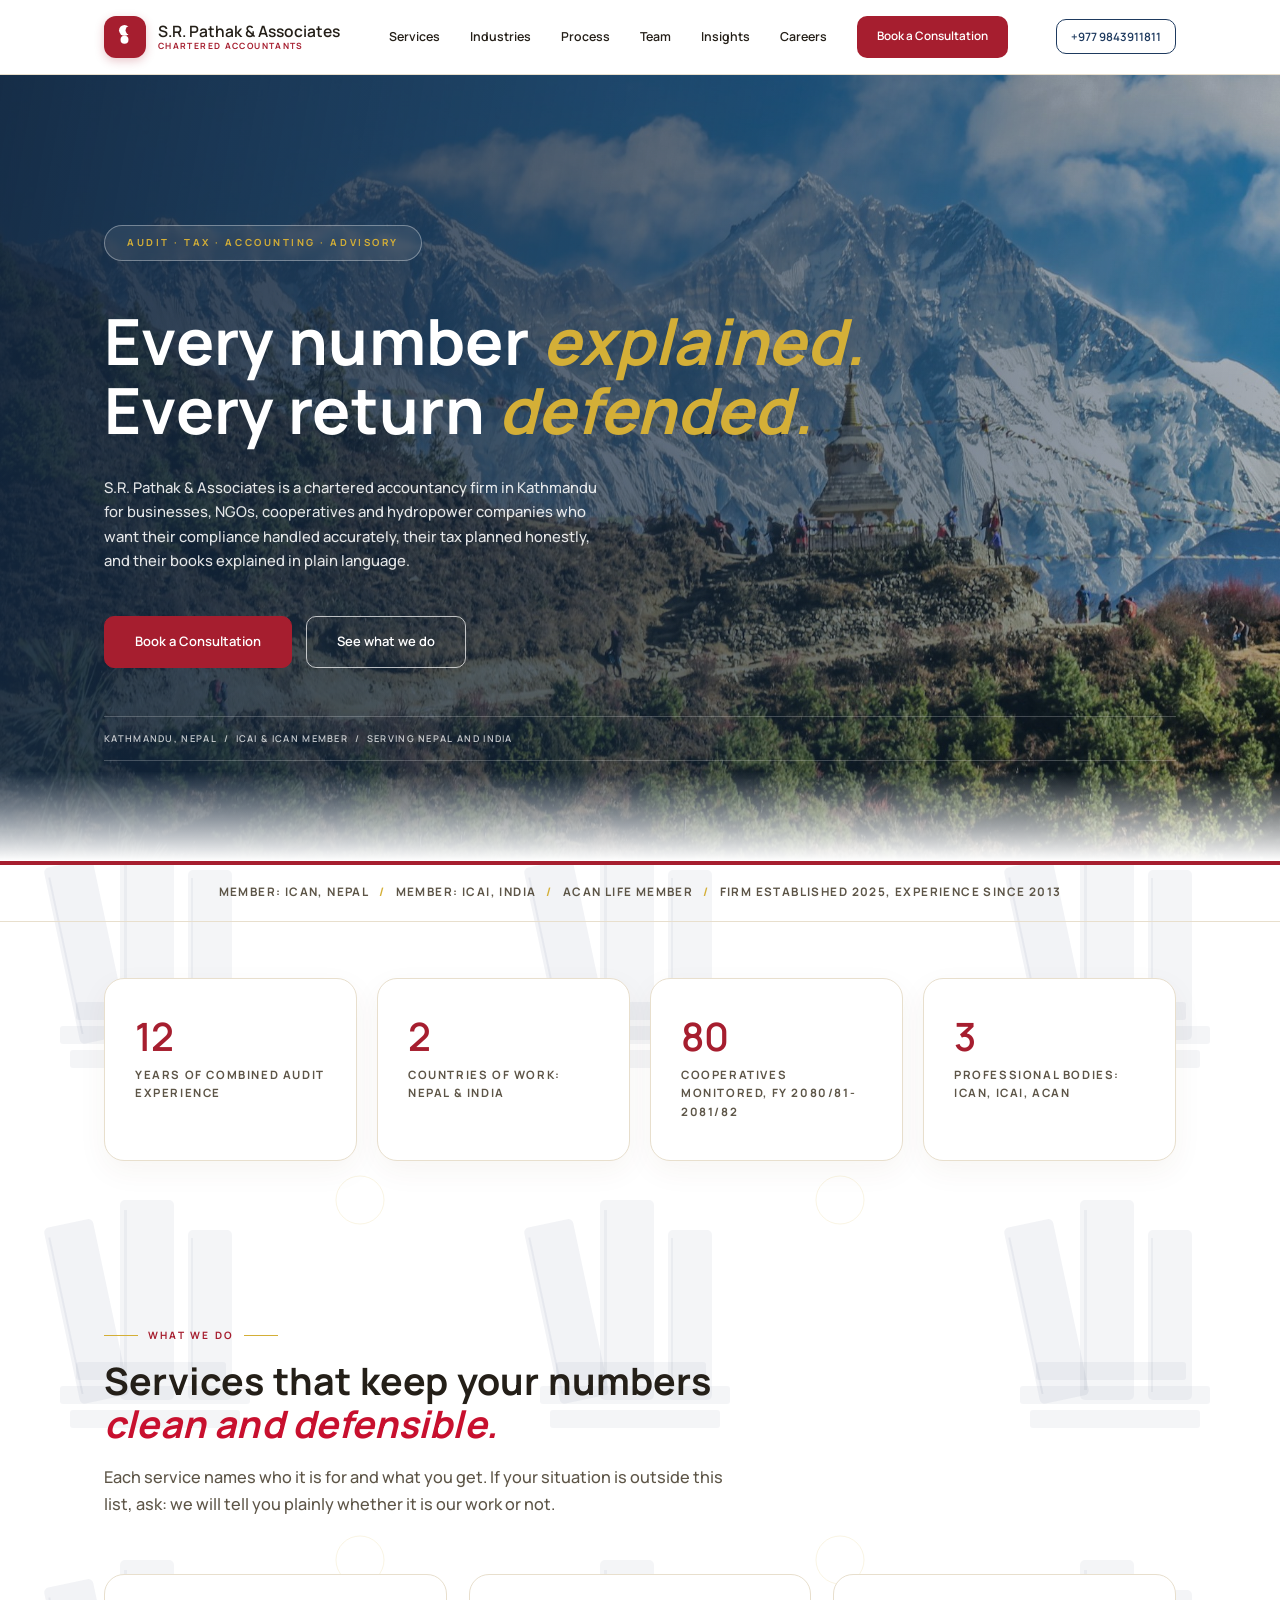
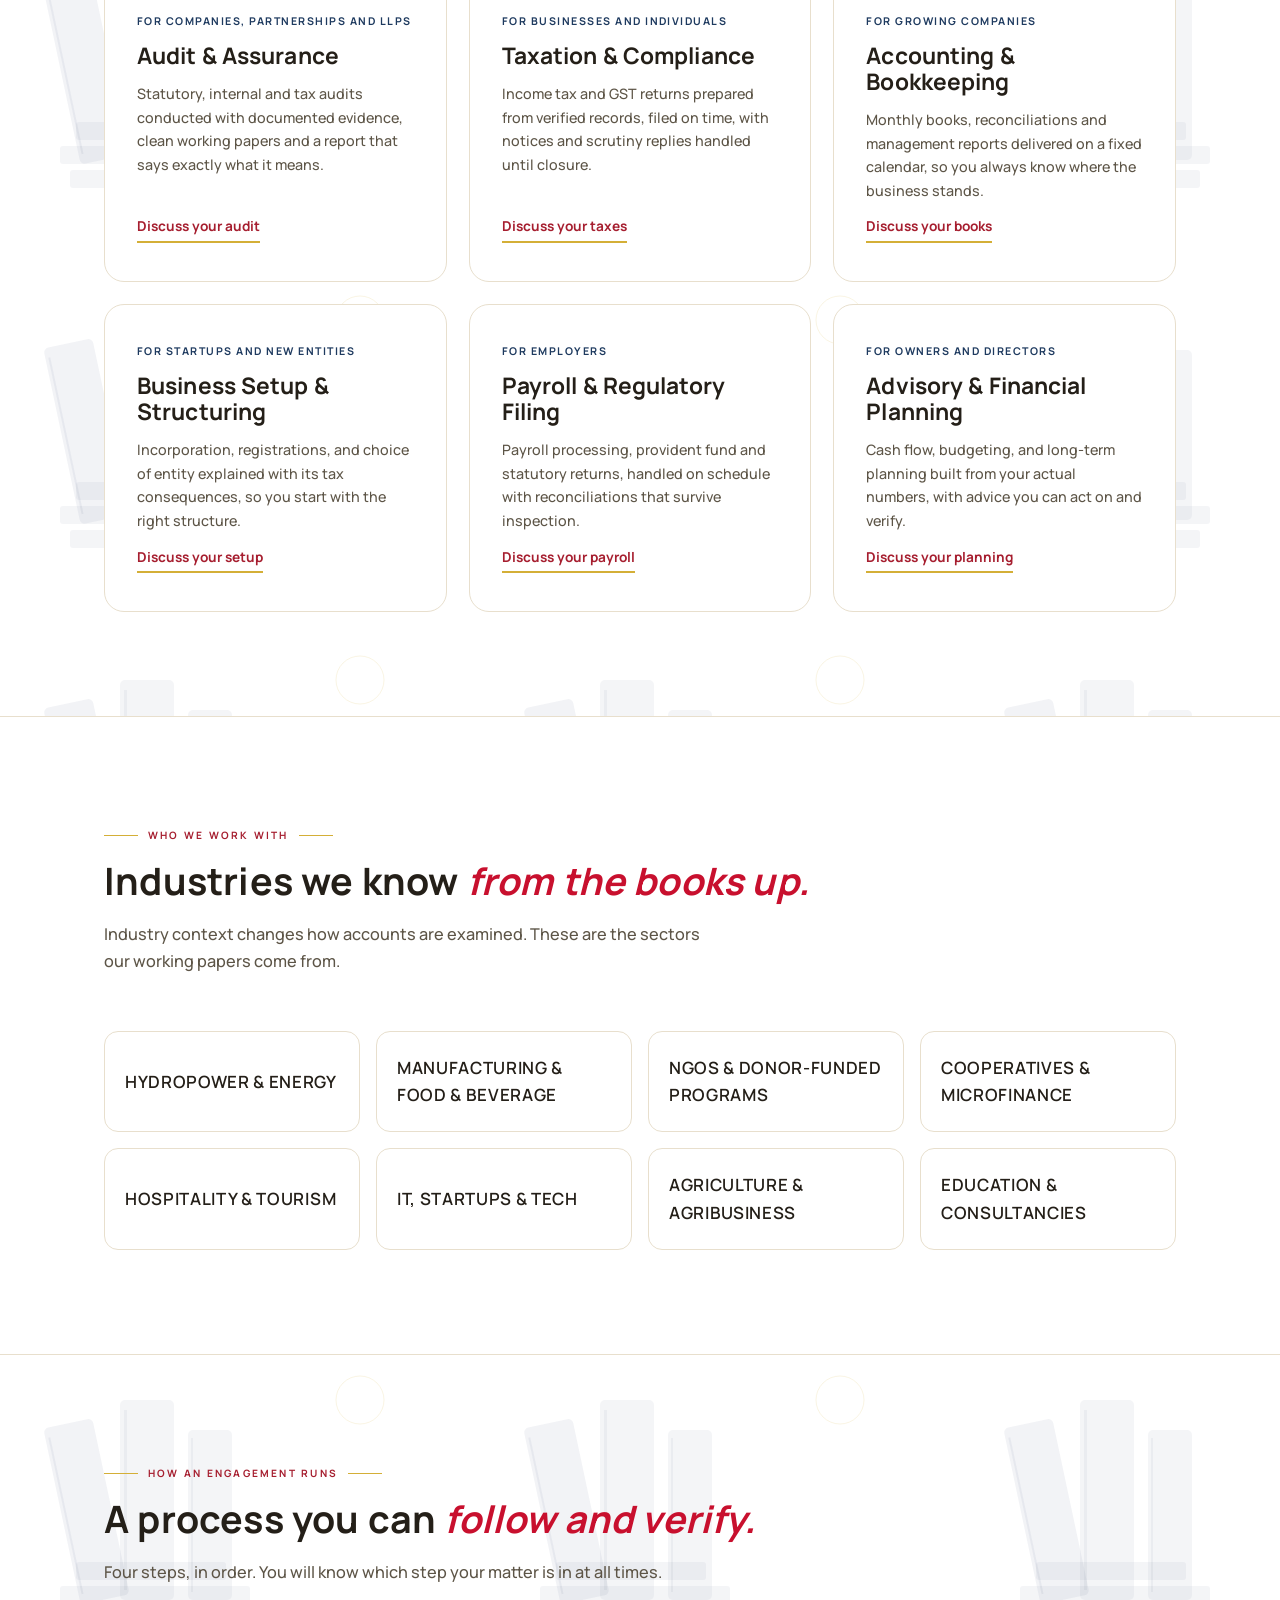
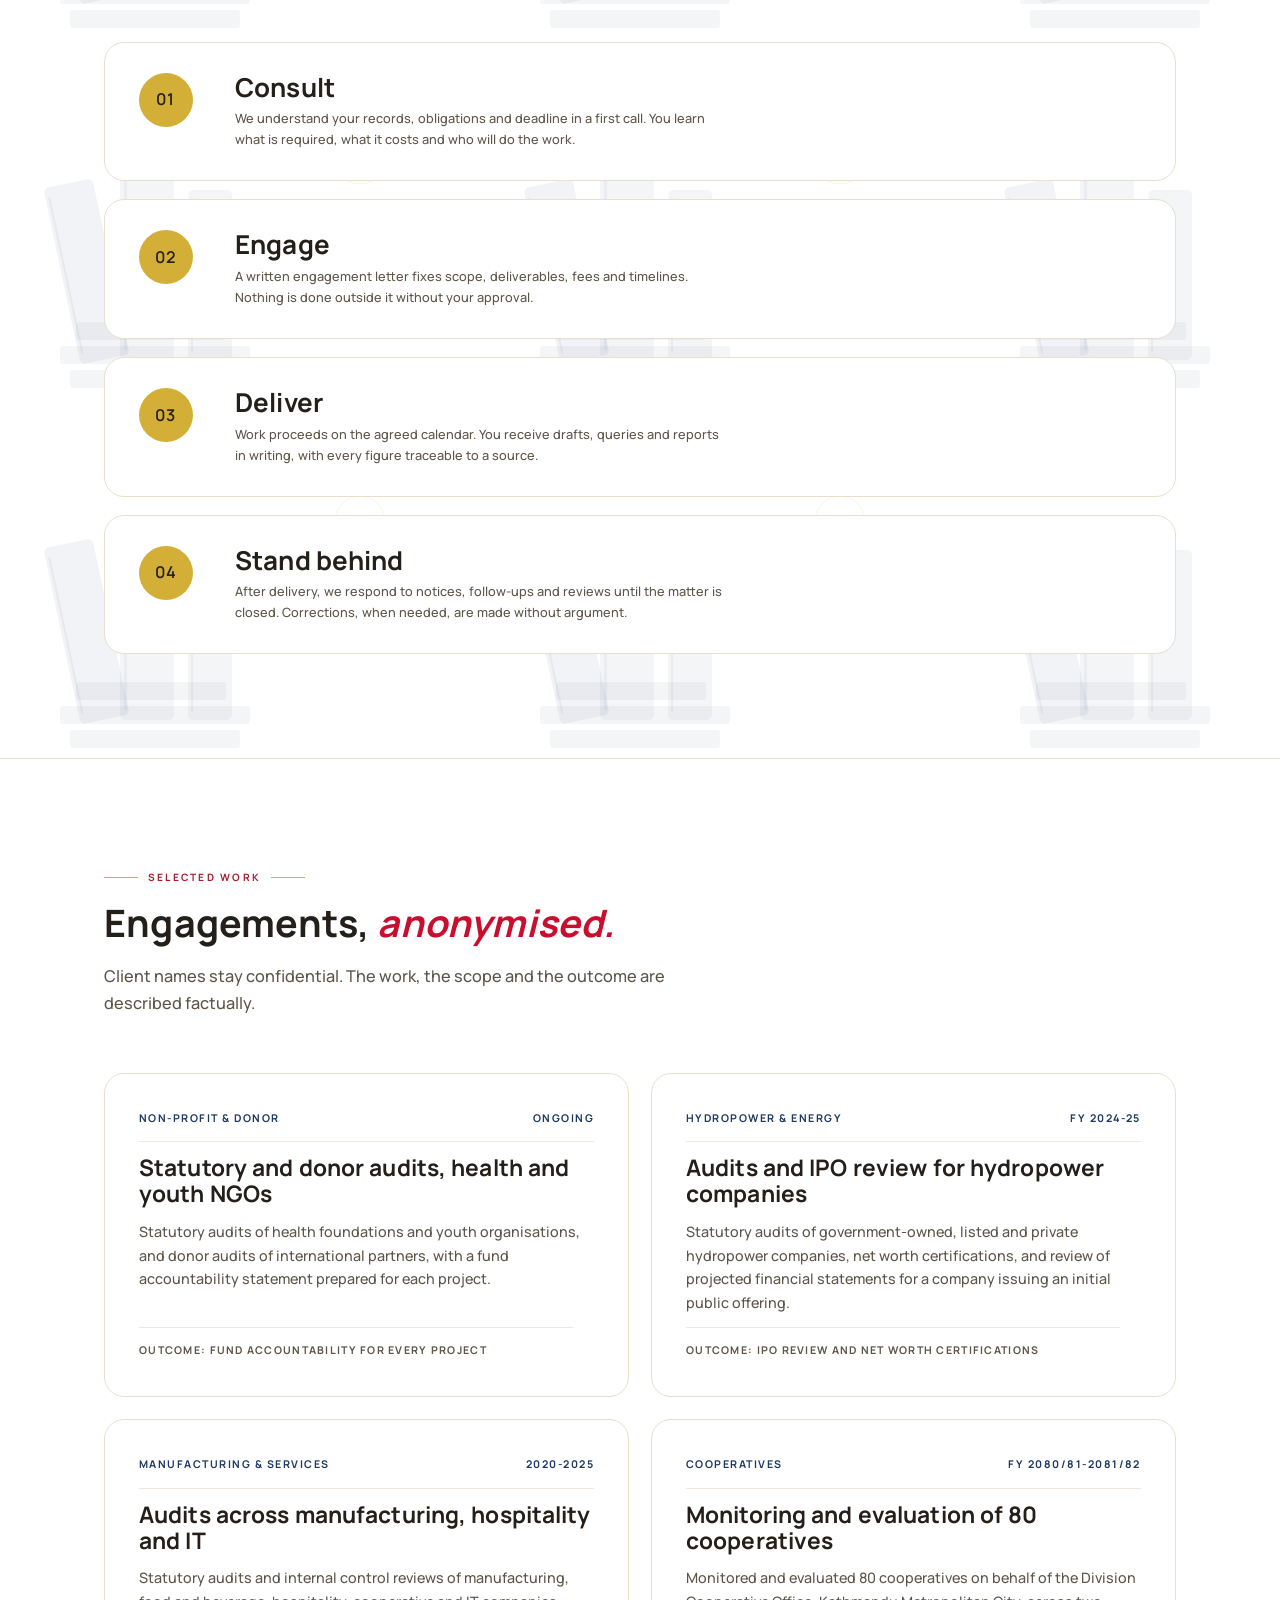
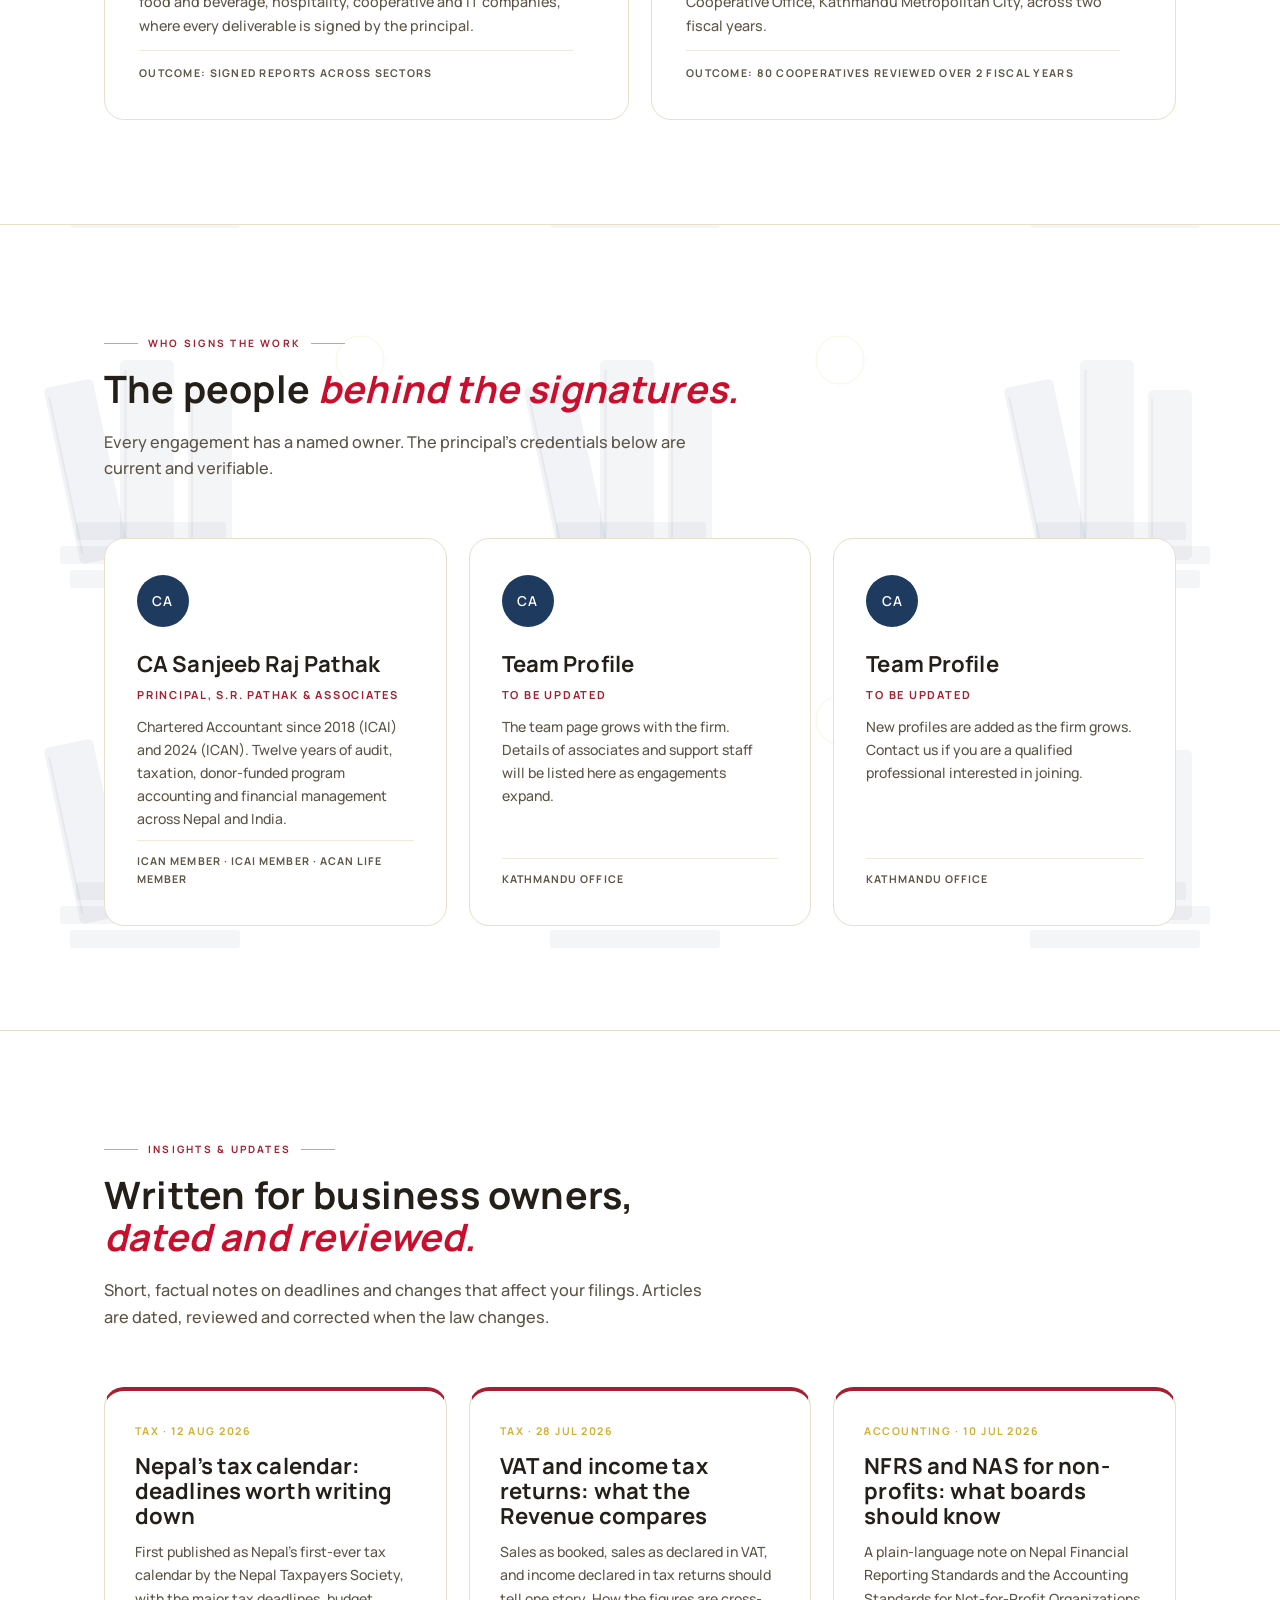
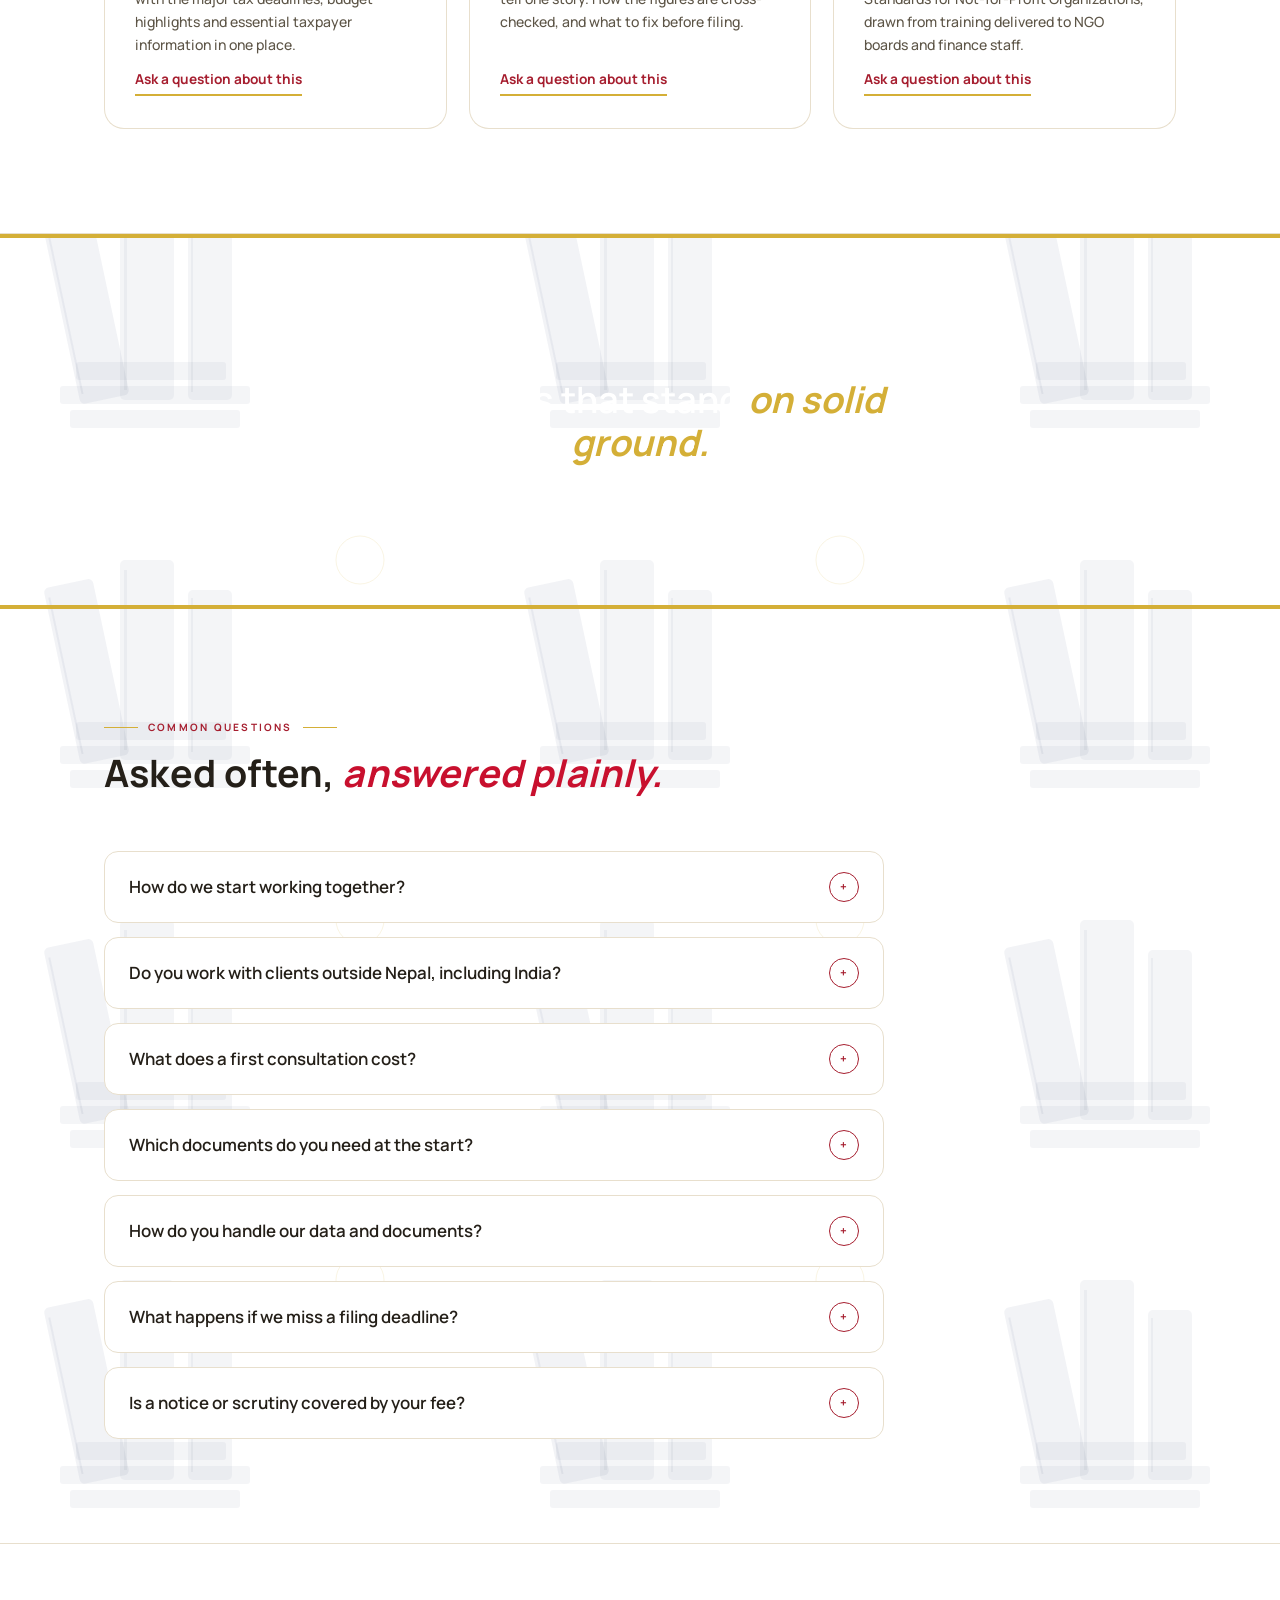
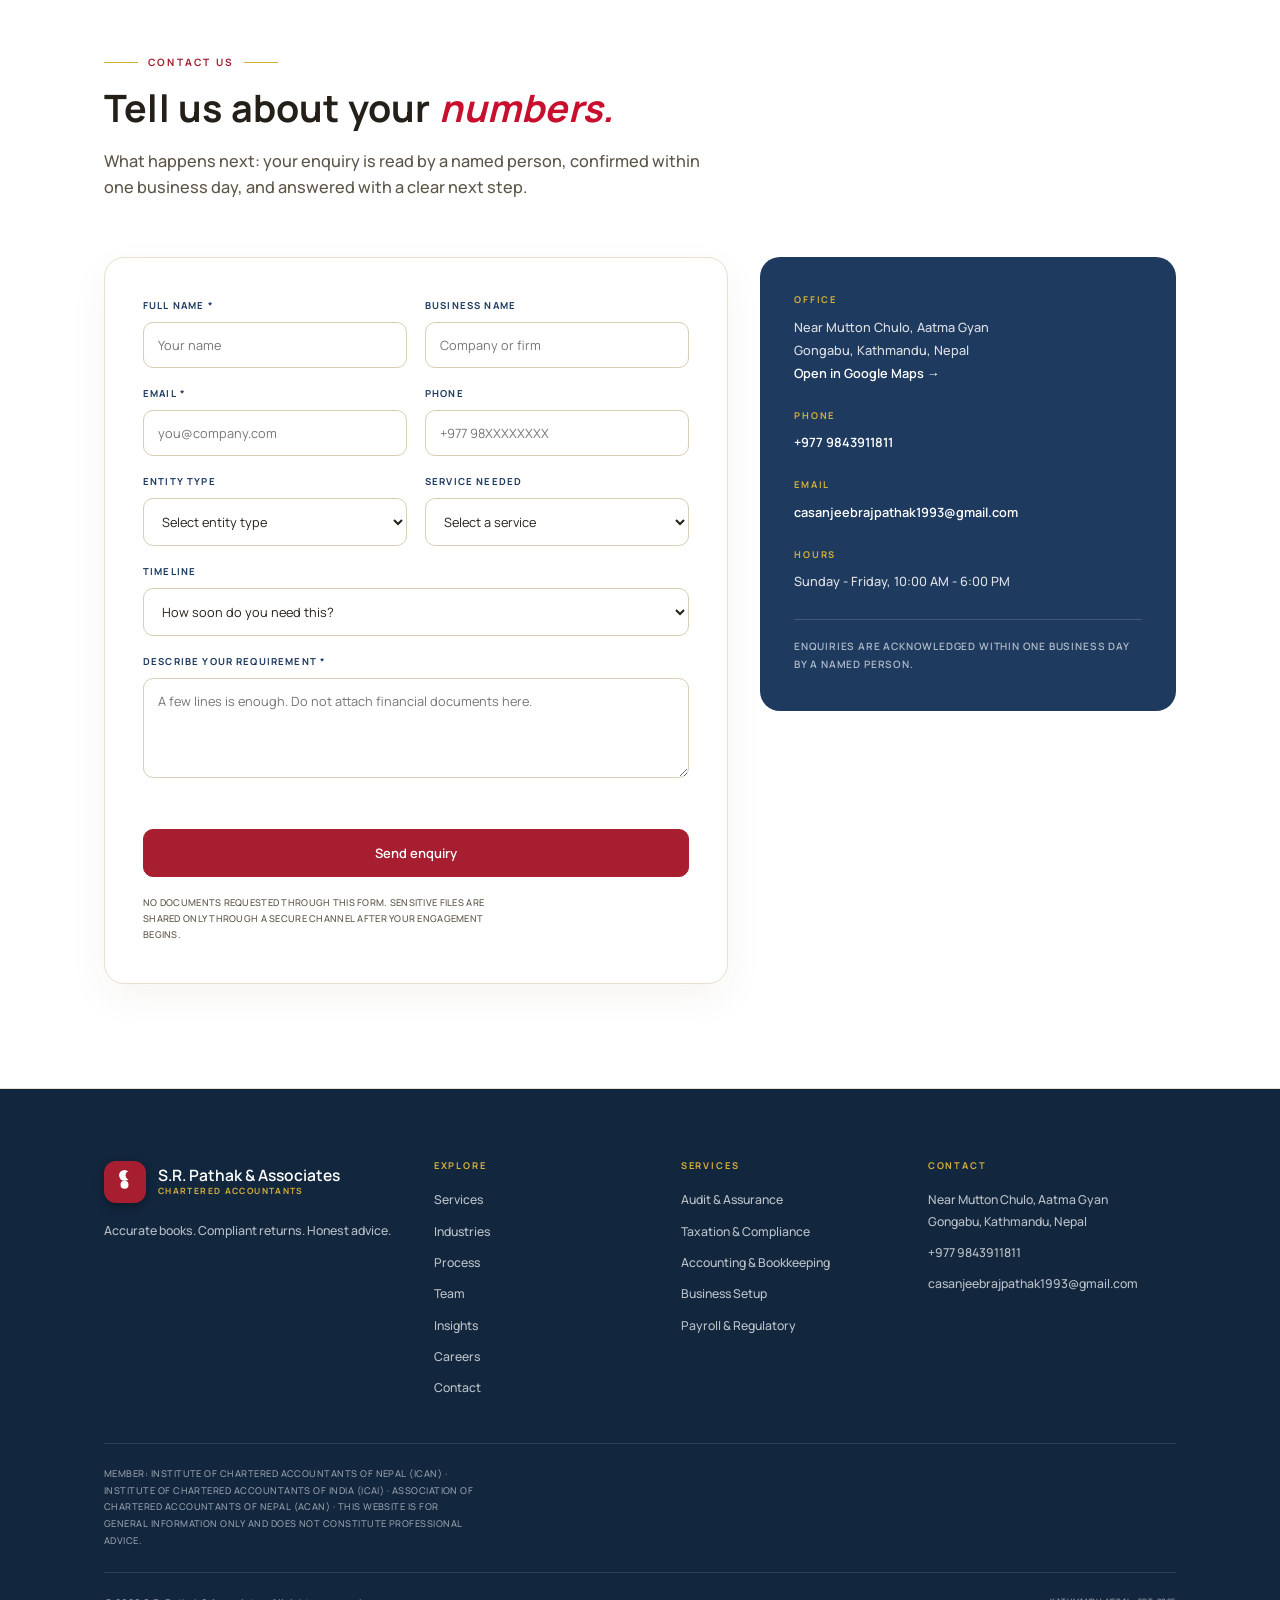
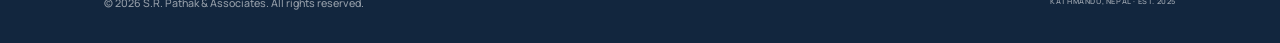
==== commit d470c0dd: "website" ====
--- a/index.html
+++ b/index.html
@@ -28,6 +28,7 @@
         <a href="#process">Process</a>
         <a href="#team">Team</a>
         <a href="#insights">Insights</a>
+        <a href="career.html">Careers</a>
         <a href="#contact" class="nav-cta">Book a Consultation</a>
       </nav>
 
@@ -555,6 +556,7 @@
           <a href="#process">Process</a>
           <a href="#team">Team</a>
           <a href="#insights">Insights</a>
+          <a href="career.html">Careers</a>
           <a href="#contact">Contact</a>
         </div>
 
--- a/css/style.css
+++ b/css/style.css
@@ -887,4 +887,34 @@
 
   .mobile-bar { display: grid; }
   body { padding-bottom: 50px; }
+}
+
+/* ============ Careers page ============ */
+.nav-active { color: var(--crimson) !important; }
+
+.job-points {
+  list-style: disc;
+  padding-left: 20px;
+  margin: 18px 0;
+  flex: 1;
+}
+.job-points li {
+  font-size: 1.02rem;
+  color: var(--slate);
+  margin-bottom: 8px;
+  max-width: 58ch;
+}
+.job-tag {
+  font-size: 0.86rem;
+  color: var(--navy);
+  border-left: 3px solid var(--gold);
+  padding: 8px 12px;
+  background: rgba(212, 175, 55, 0.08);
+  margin: 4px 0 18px;
+  line-height: 1.5;
+}
+.job-note {
+  font-size: 0.95rem;
+  color: var(--slate);
+  margin-top: 6px;
 }
